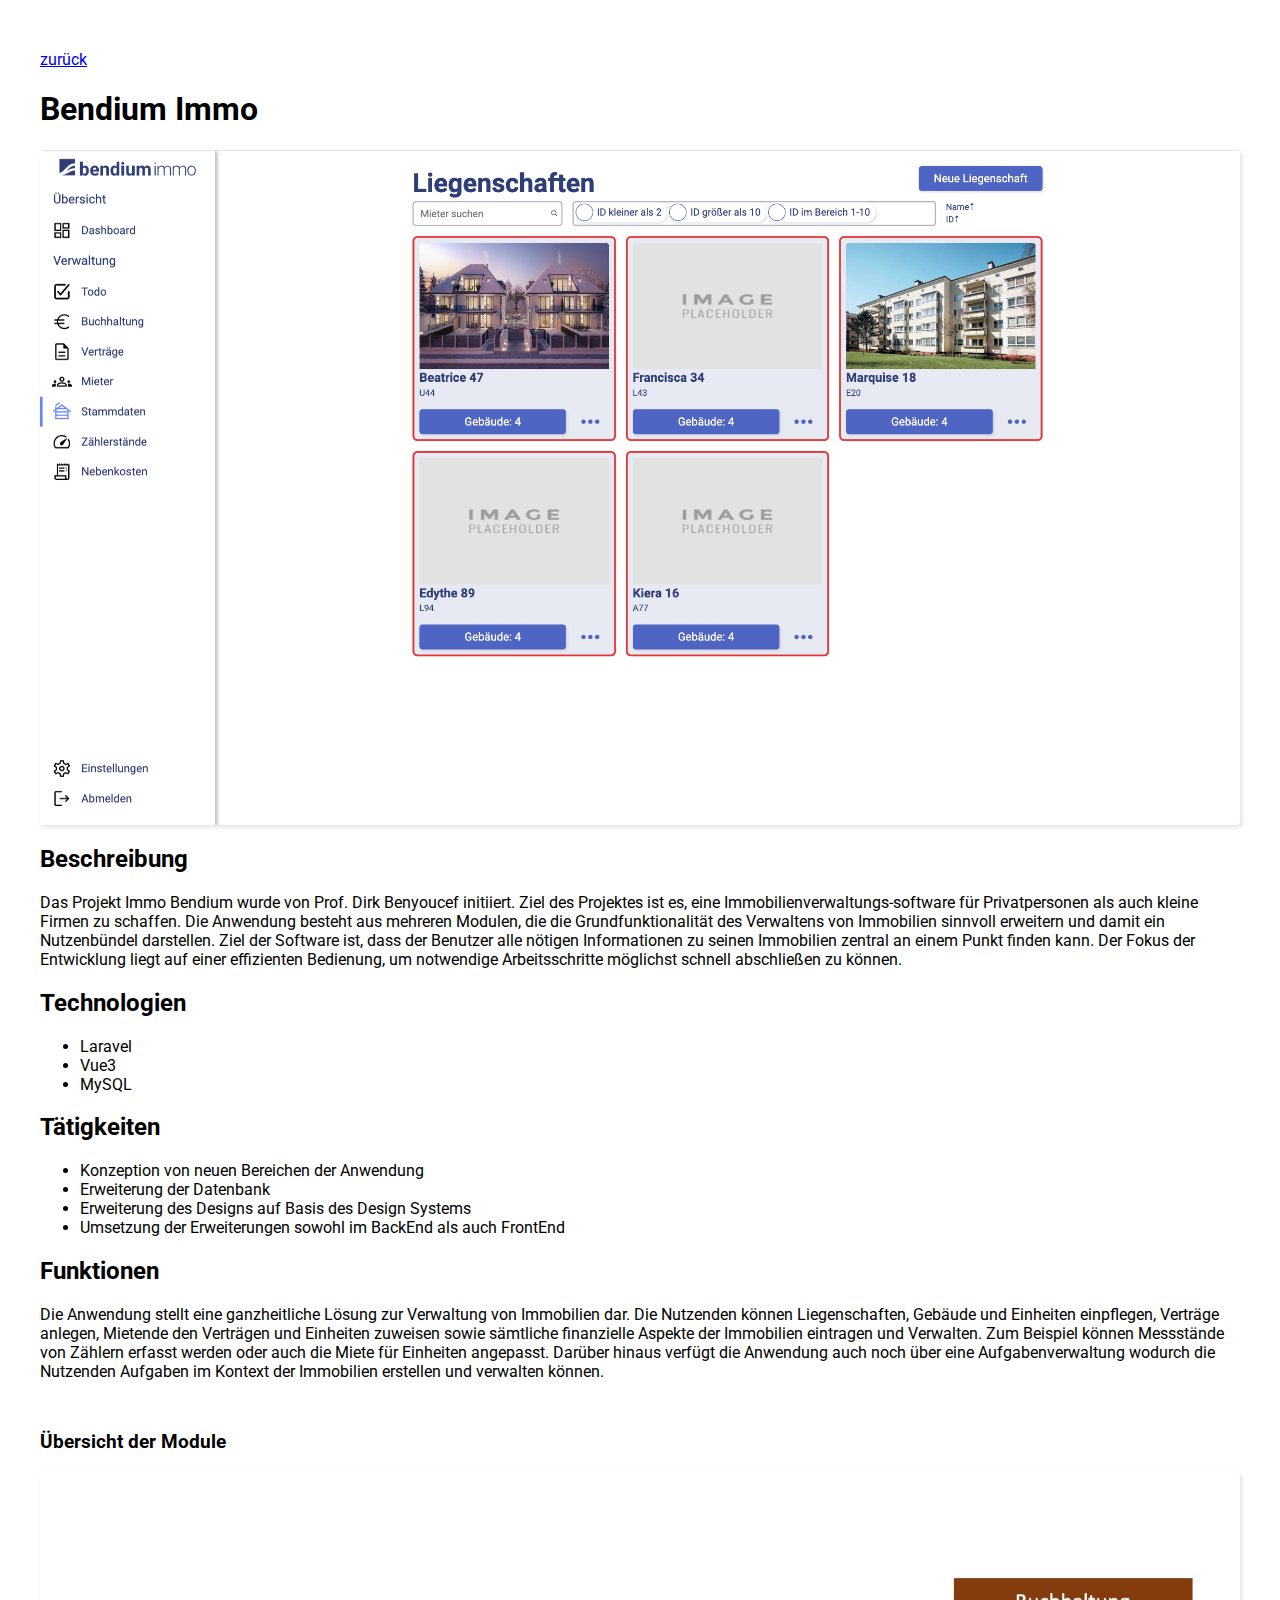
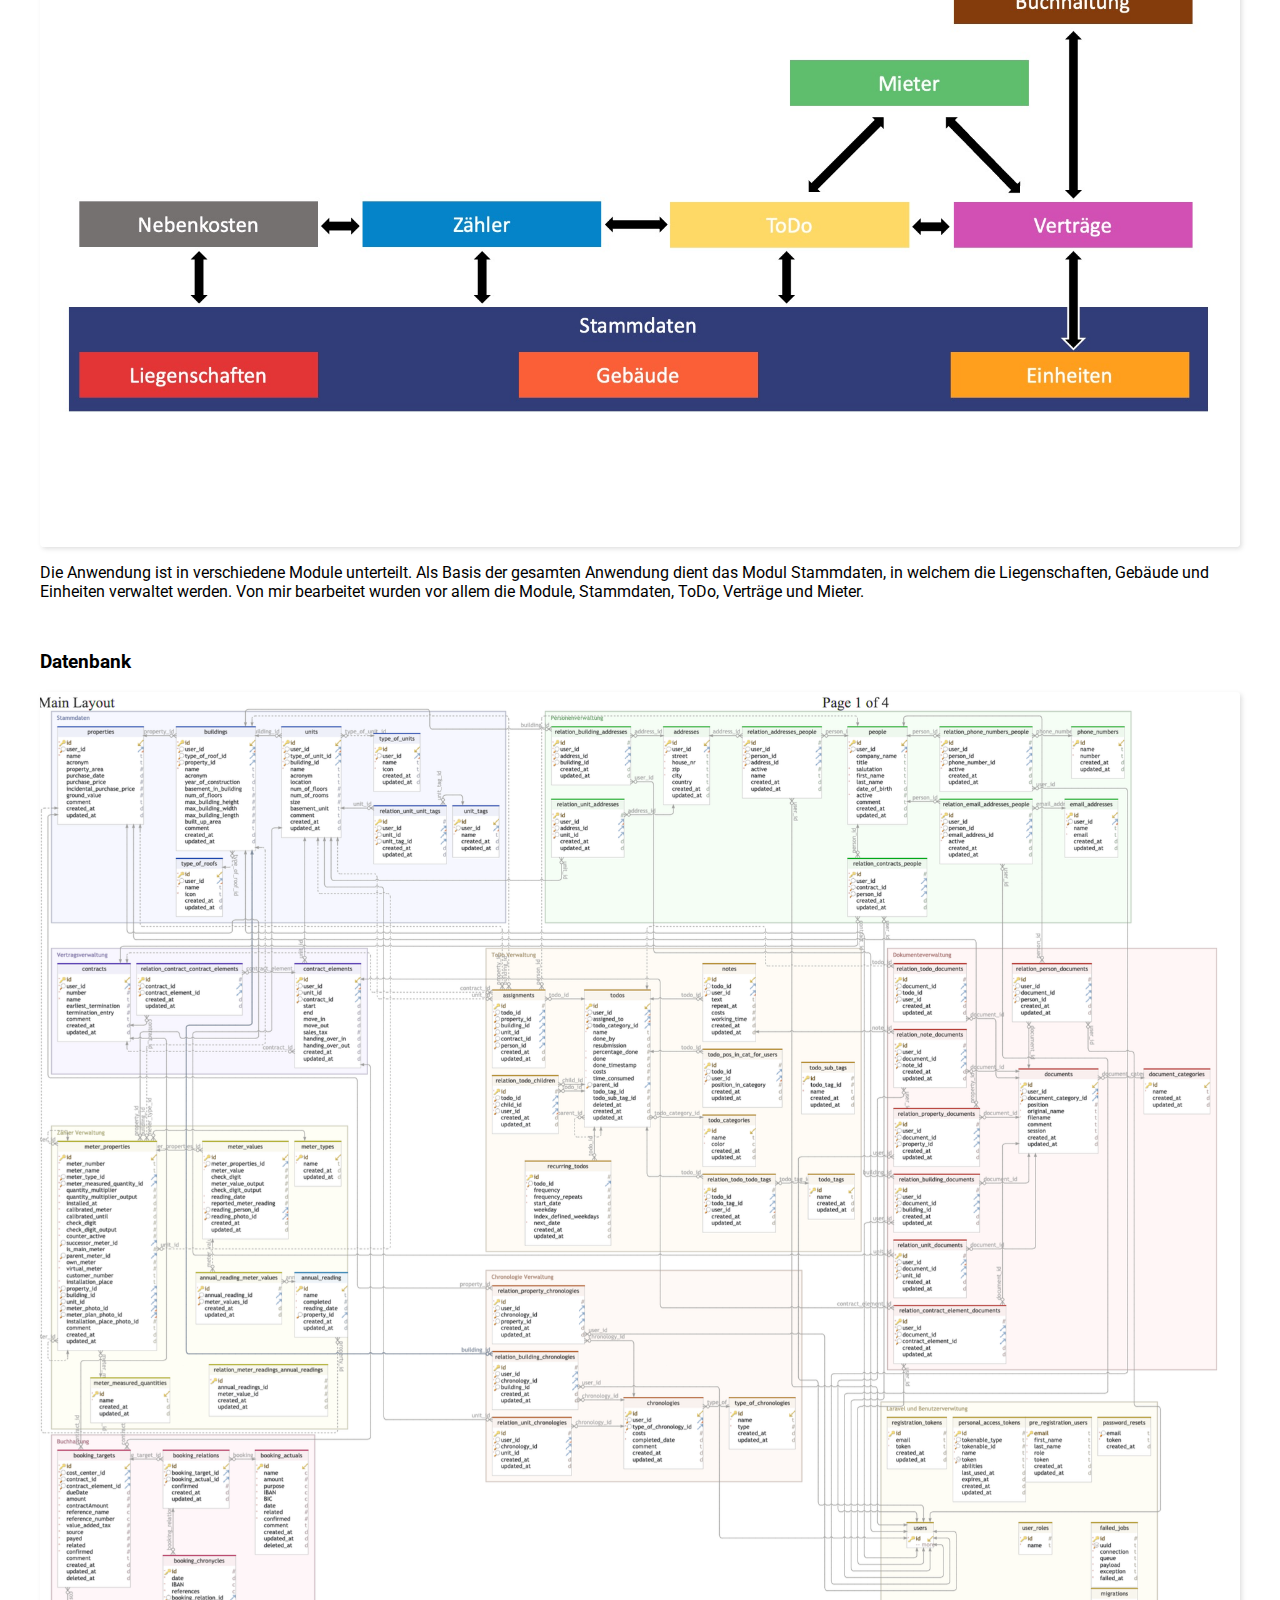
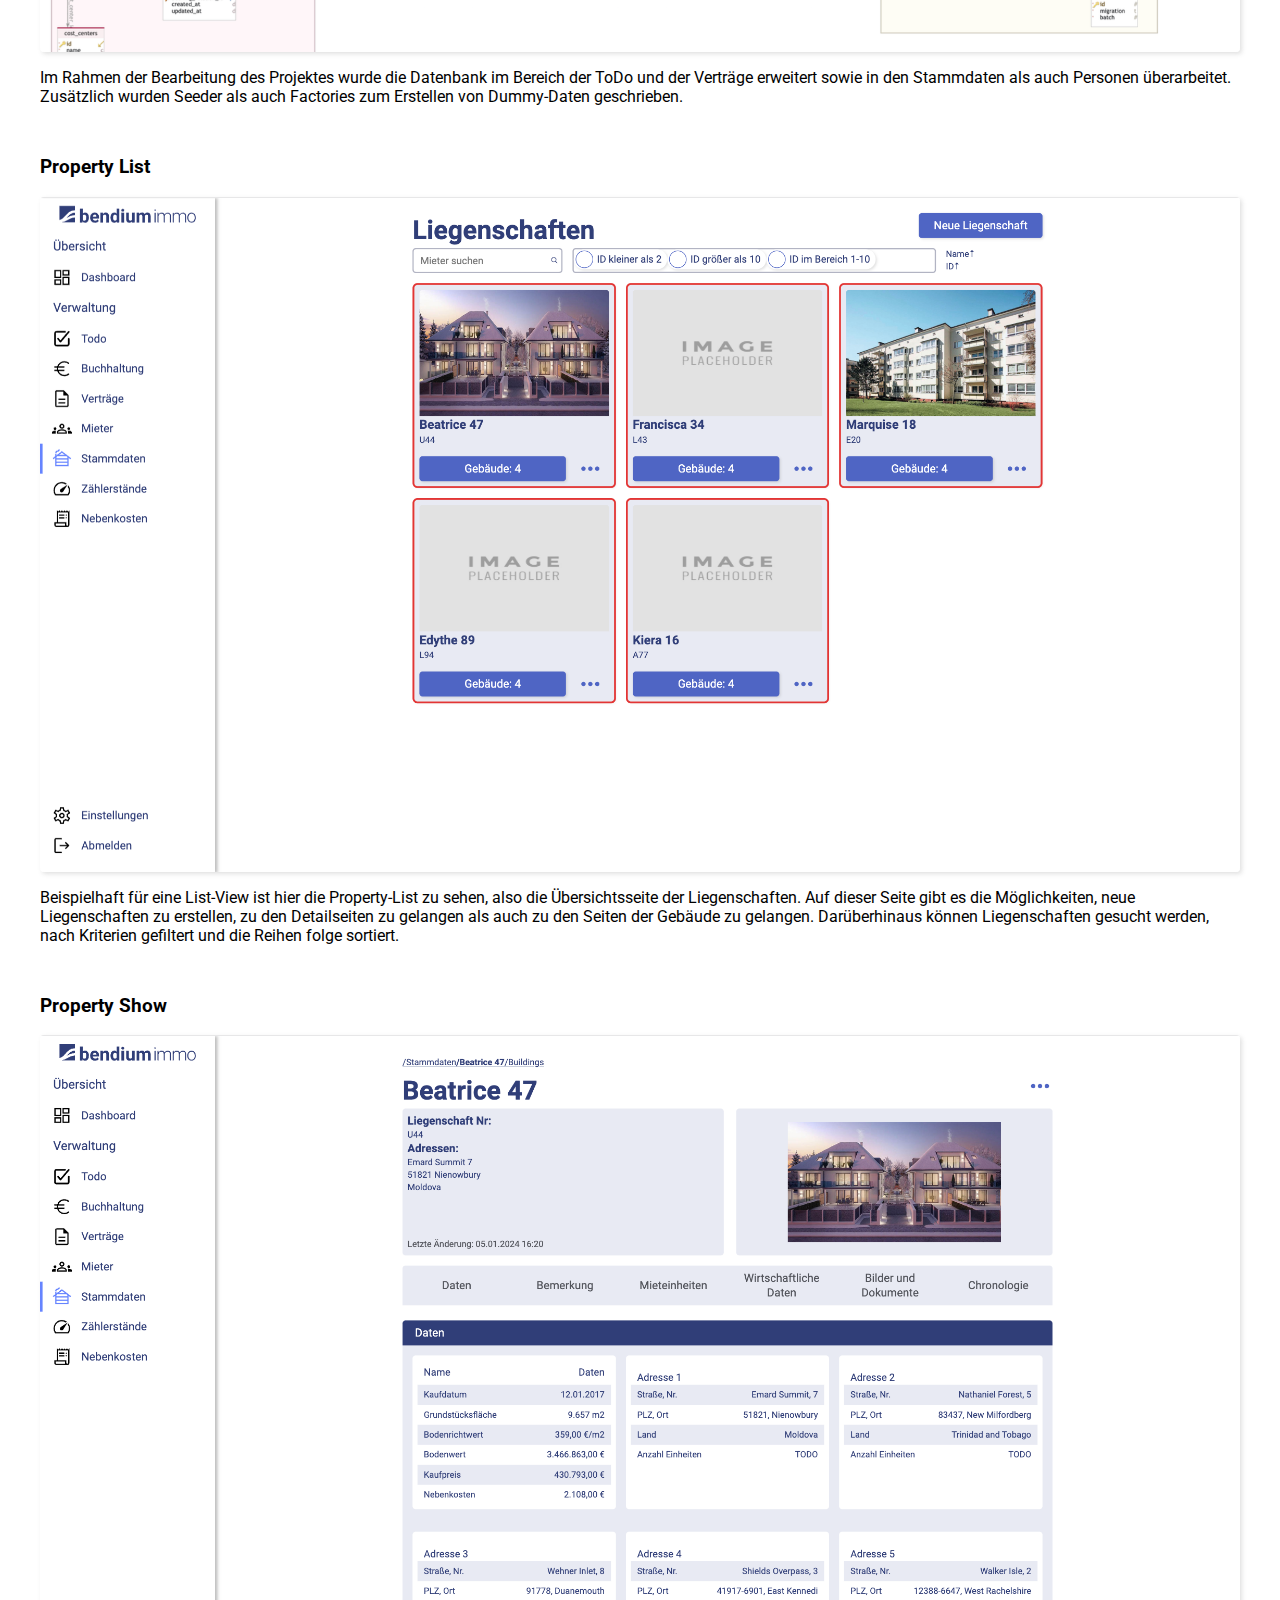
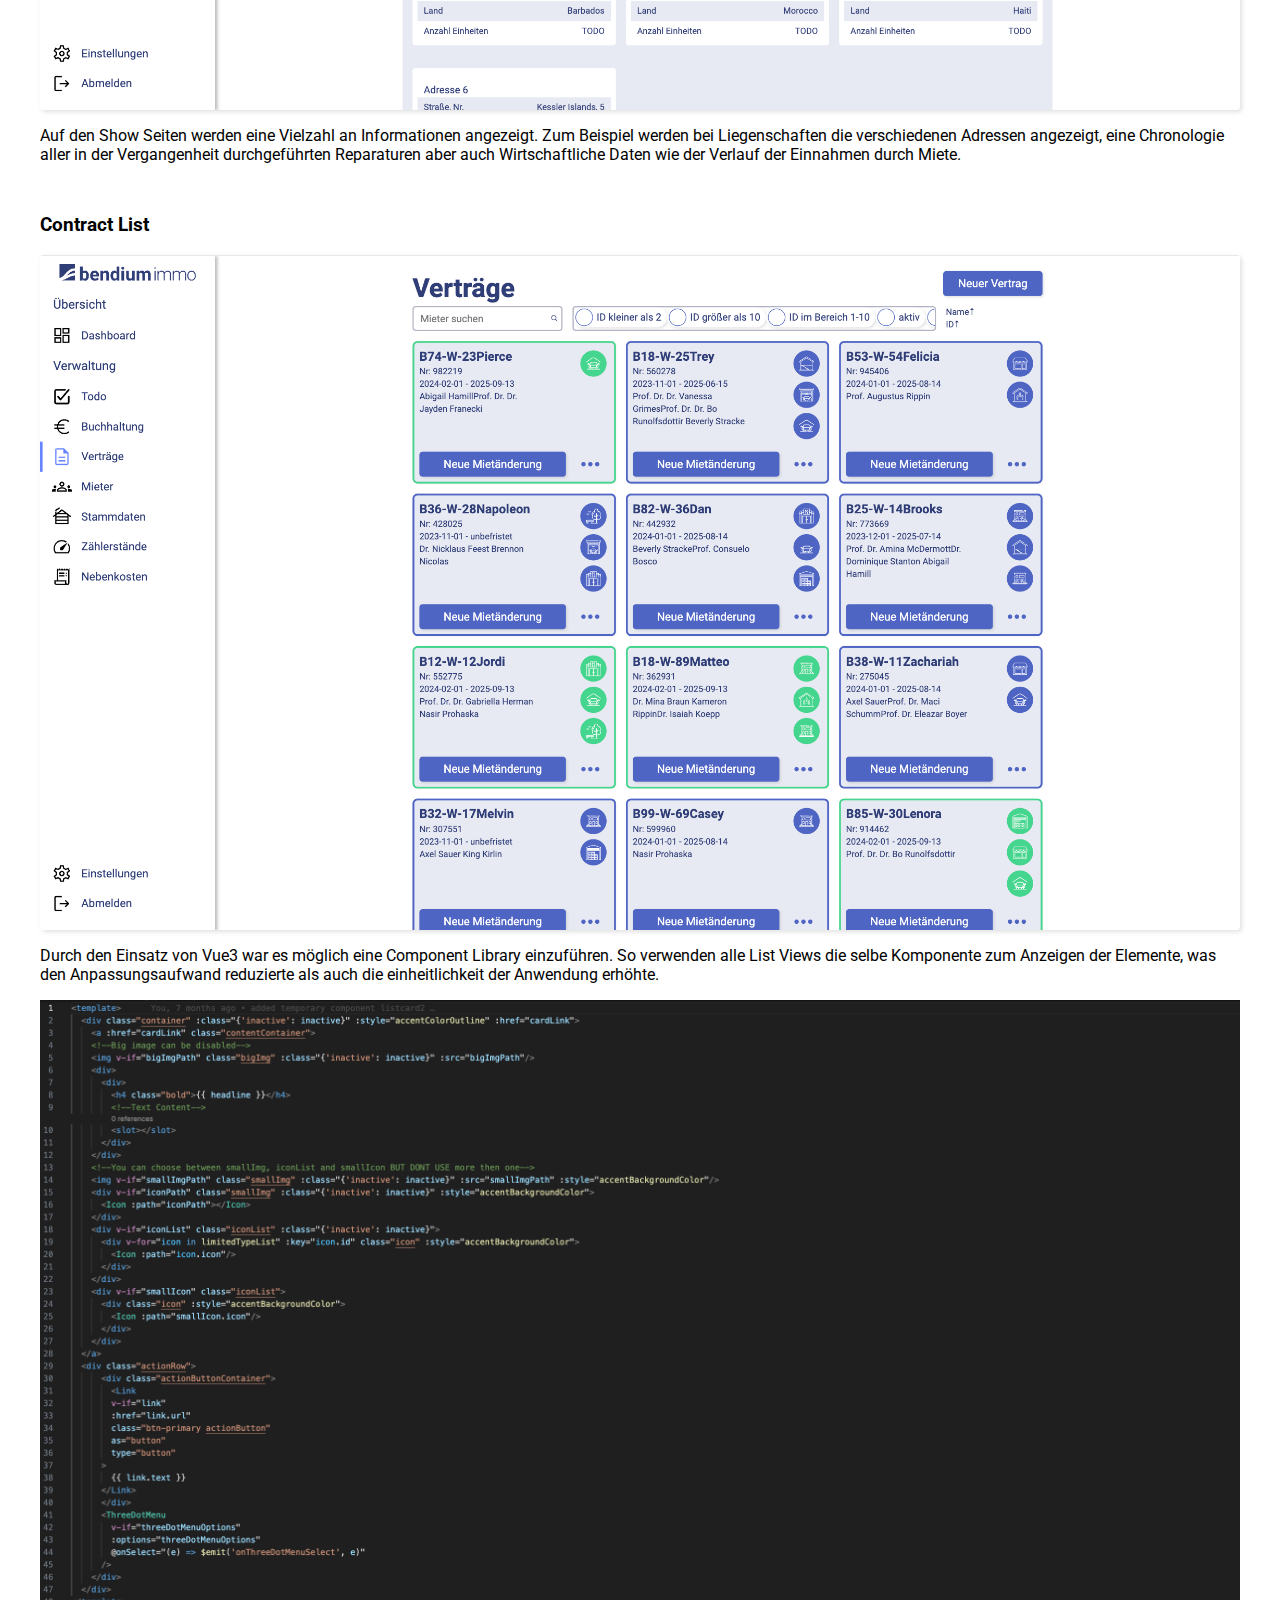
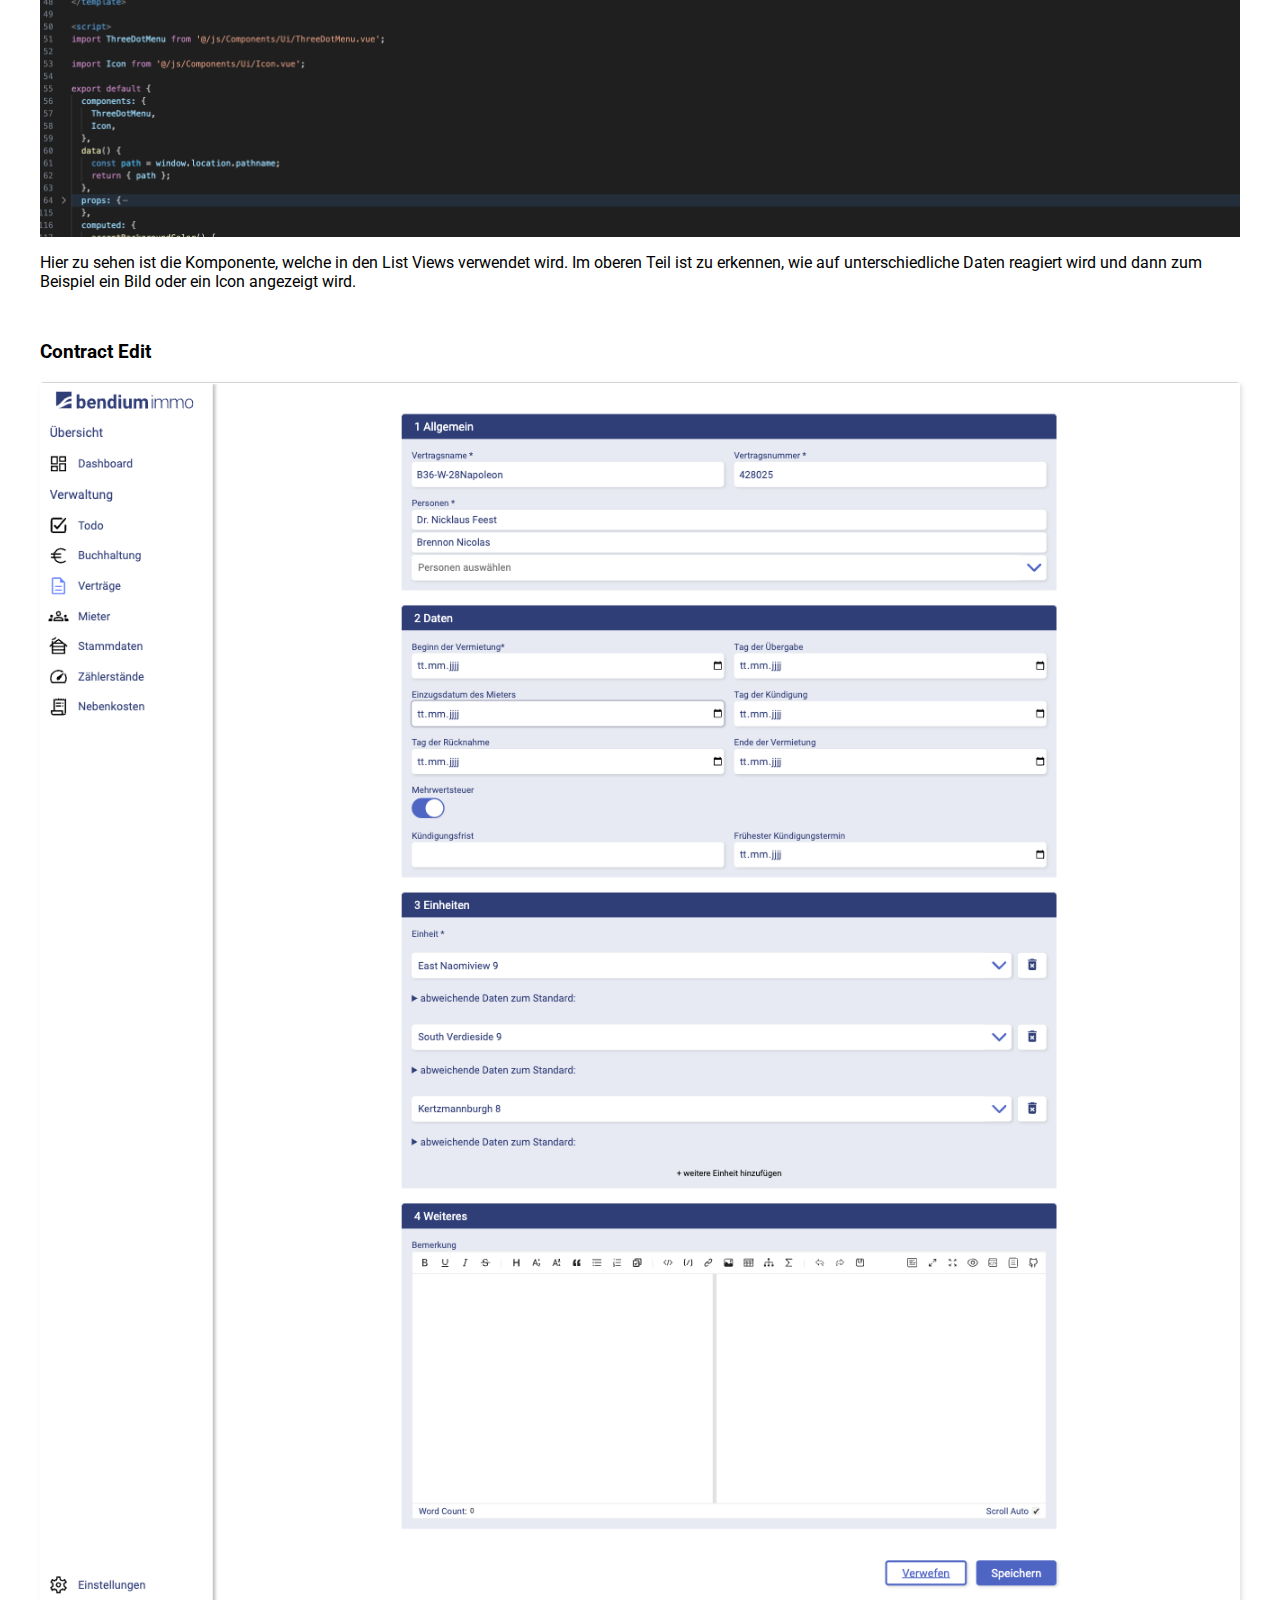
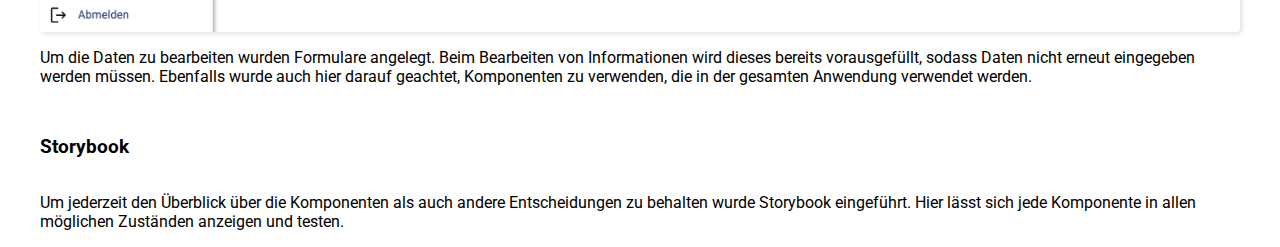
==== BendiumImmo/index.html @ fe12bdcb "added Image, texts and styles" ====
<header>
    <link rel="stylesheet" href="styles.css">
    <link rel="preconnect" href="https://fonts.googleapis.com">
    <link rel="preconnect" href="https://fonts.gstatic.com" crossorigin>
    <link href="https://fonts.googleapis.com/css2?family=Roboto&display=swap" rel="stylesheet">
</header>
<body> 
    <a href="../index.html">zurück</a>
    <h1>Bendium Immo</h1>

    <img src="/src/Bendium-PropertyList.png" alt="Übersicht der Anwendung Bendium Immo" class="dropShadow">
    <h2>Beschreibung</h2>
    <p>
        Das Projekt Immo Bendium wurde von Prof. Dirk Benyoucef initiiert. Ziel des Projektes ist es, eine Immobilienverwaltungs-software für Privatpersonen als auch kleine Firmen zu schaffen.
        Die Anwendung besteht aus mehreren Modulen, die die Grundfunktionalität des Verwaltens von Immobilien sinnvoll erweitern und damit ein Nutzenbündel darstellen.
        Ziel der Software ist, dass der Benutzer alle nötigen Informationen zu seinen Immobilien zentral an einem Punkt finden kann. Der Fokus der Entwicklung liegt auf einer effizienten Bedienung,
        um notwendige Arbeitsschritte möglichst schnell abschließen zu können.
    </p>

    <h2>Technologien</h2>
    <ul>
        <li>Laravel</li>
        <li>Vue3</li>
        <li>MySQL</li>
    </ul>

    <h2>Tätigkeiten</h2>
    <ul>
        <li>Konzeption von neuen Bereichen der Anwendung</li>
        <li>Erweiterung der Datenbank</li>
        <li>Erweiterung des Designs auf Basis des Design Systems</li>
        <li>Umsetzung der Erweiterungen sowohl im BackEnd als auch FrontEnd</li>
    </ul>

    <h2>Funktionen</h2>
    <p>
        Die Anwendung stellt eine ganzheitliche Lösung zur Verwaltung von Immobilien dar. Die Nutzenden können Liegenschaften,
        Gebäude und Einheiten einpflegen, Verträge anlegen, Mietende den Verträgen und Einheiten zuweisen sowie sämtliche finanzielle
        Aspekte der Immobilien eintragen und Verwalten. Zum Beispiel können Messstände von Zählern erfasst werden oder auch die Miete für
        Einheiten angepasst. Darüber hinaus verfügt die Anwendung auch noch über eine Aufgabenverwaltung wodurch die Nutzenden Aufgaben 
        im Kontext der Immobilien erstellen und verwalten können.
    </p>

    <h3>Übersicht der Module</h3>
    <img src="/src/Bendium-Uebersicht.jpg" alt="Übersicht der Module von Bendium Immo" class="dropShadow">
    <p>
        Die Anwendung ist in verschiedene Module unterteilt. Als Basis der gesamten Anwendung dient das Modul Stammdaten, in welchem die 
        Liegenschaften, Gebäude und Einheiten verwaltet werden. Von mir bearbeitet wurden vor allem die Module, Stammdaten, ToDo, Verträge und Mieter.
    </p>

    <h3>Datenbank</h3>
    <img src="/src/Bendium-DB.png" alt="Bild der Bendium Immo Datenbank" class="dropShadow">
    <p>
        Im Rahmen der Bearbeitung des Projektes wurde die Datenbank im Bereich der ToDo und der Verträge erweitert sowie in den Stammdaten als auch Personen überarbeitet.
        Zusätzlich wurden Seeder als auch Factories zum Erstellen von Dummy-Daten geschrieben.
    </p>


    <h3>Property List</h3>
    <img class="dropShadow" src="/src/Bendium-PropertyList.png" alt="Bild der Bendium Immo Property List Seite">
    <p>
        Beispielhaft für eine List-View ist hier die Property-List zu sehen, also die Übersichtsseite der Liegenschaften.
        Auf dieser Seite gibt es die Möglichkeiten, neue Liegenschaften zu erstellen, zu den Detailseiten zu gelangen als auch zu den Seiten der Gebäude zu gelangen.
        Darüberhinaus können Liegenschaften gesucht werden, nach Kriterien gefiltert und die Reihen folge sortiert.
    </p>

    <h3>Property Show</h3>
    <img class="dropShadow" src="/src/Bendium-PropertyShow.png" alt="Bild der Bendium Immo Property Show Seite">
    <p>
        Auf den Show Seiten werden eine Vielzahl an Informationen angezeigt. Zum Beispiel werden bei Liegenschaften die verschiedenen Adressen angezeigt,
        eine Chronologie aller in der Vergangenheit durchgeführten Reparaturen aber auch Wirtschaftliche Daten wie der Verlauf der Einnahmen durch Miete.
    </p>

    <h3>Contract List</h3>
    <img class="dropShadow" src="/src/Bendium-ContractList.png" alt="Bild der Bendium Immo Contract List Seite">
    <p>
        Durch den Einsatz von Vue3 war es möglich eine Component Library einzuführen. So verwenden alle List Views die selbe Komponente zum Anzeigen der Elemente, 
        was den Anpassungsaufwand reduzierte als auch die einheitlichkeit der Anwendung erhöhte.
    </p>

    <img src="/src/Bendium-ListCard.png" alt="">
    <p>
        Hier zu sehen ist die Komponente, welche in den List Views verwendet wird. Im oberen Teil ist zu erkennen, wie auf unterschiedliche Daten reagiert wird und dann
        zum Beispiel ein Bild oder ein Icon angezeigt wird.
    </p>
    

    <h3>Contract Edit</h3>
    <img src="/src/Bendium-ContractEdit.png" alt="Bild der Bendium Immo Vertrags Edit Seite" class="dropShadow">
    <p>
        Um die Daten zu bearbeiten wurden Formulare angelegt. Beim Bearbeiten von Informationen wird dieses bereits vorausgefüllt, sodass Daten nicht erneut eingegeben werden müssen.
        Ebenfalls wurde auch hier darauf geachtet, Komponenten zu verwenden, die in der gesamten Anwendung verwendet werden.
    </p>

    <h3>Storybook</h3>
    <img src="" alt="">
    <p>
        Um jederzeit den Überblick über die Komponenten als auch andere Entscheidungen zu behalten wurde Storybook eingeführt.
        Hier lässt sich jede Komponente in allen möglichen Zuständen anzeigen und testen.
    </p>
</body>
---- BendiumImmo/styles.css ----
* {
    box-sizing: border-box;
    font-family: 'Roboto', sans-serif;
}
body {
    padding-top: 50px;
    max-width: 1200px;
    width: 100%;
    margin: 0 auto
}

h3 {
    margin-top: 50px;
}

img {
    max-width: 1200px;
}

.dropShadow {
    box-shadow: 2px 2px 4px rgba(137, 137, 137, 0.25);
    border-radius: 4px;
}
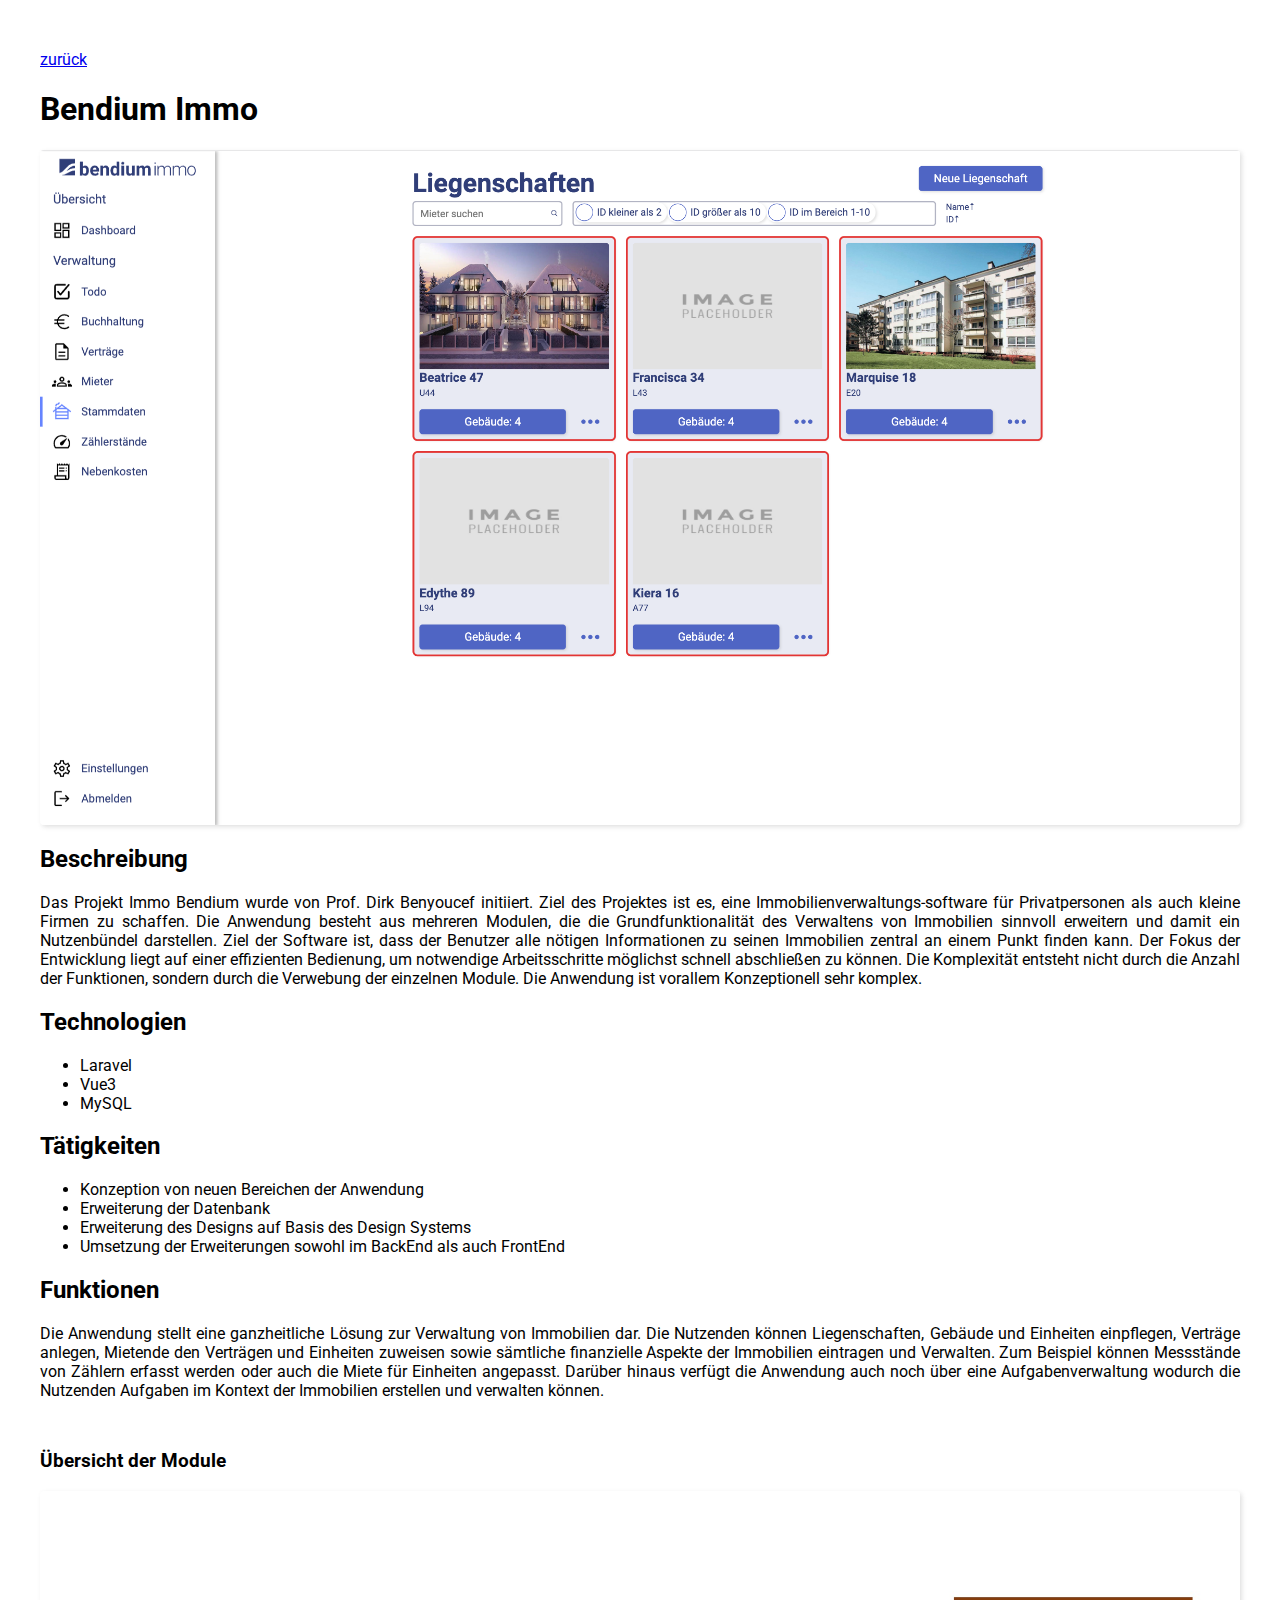
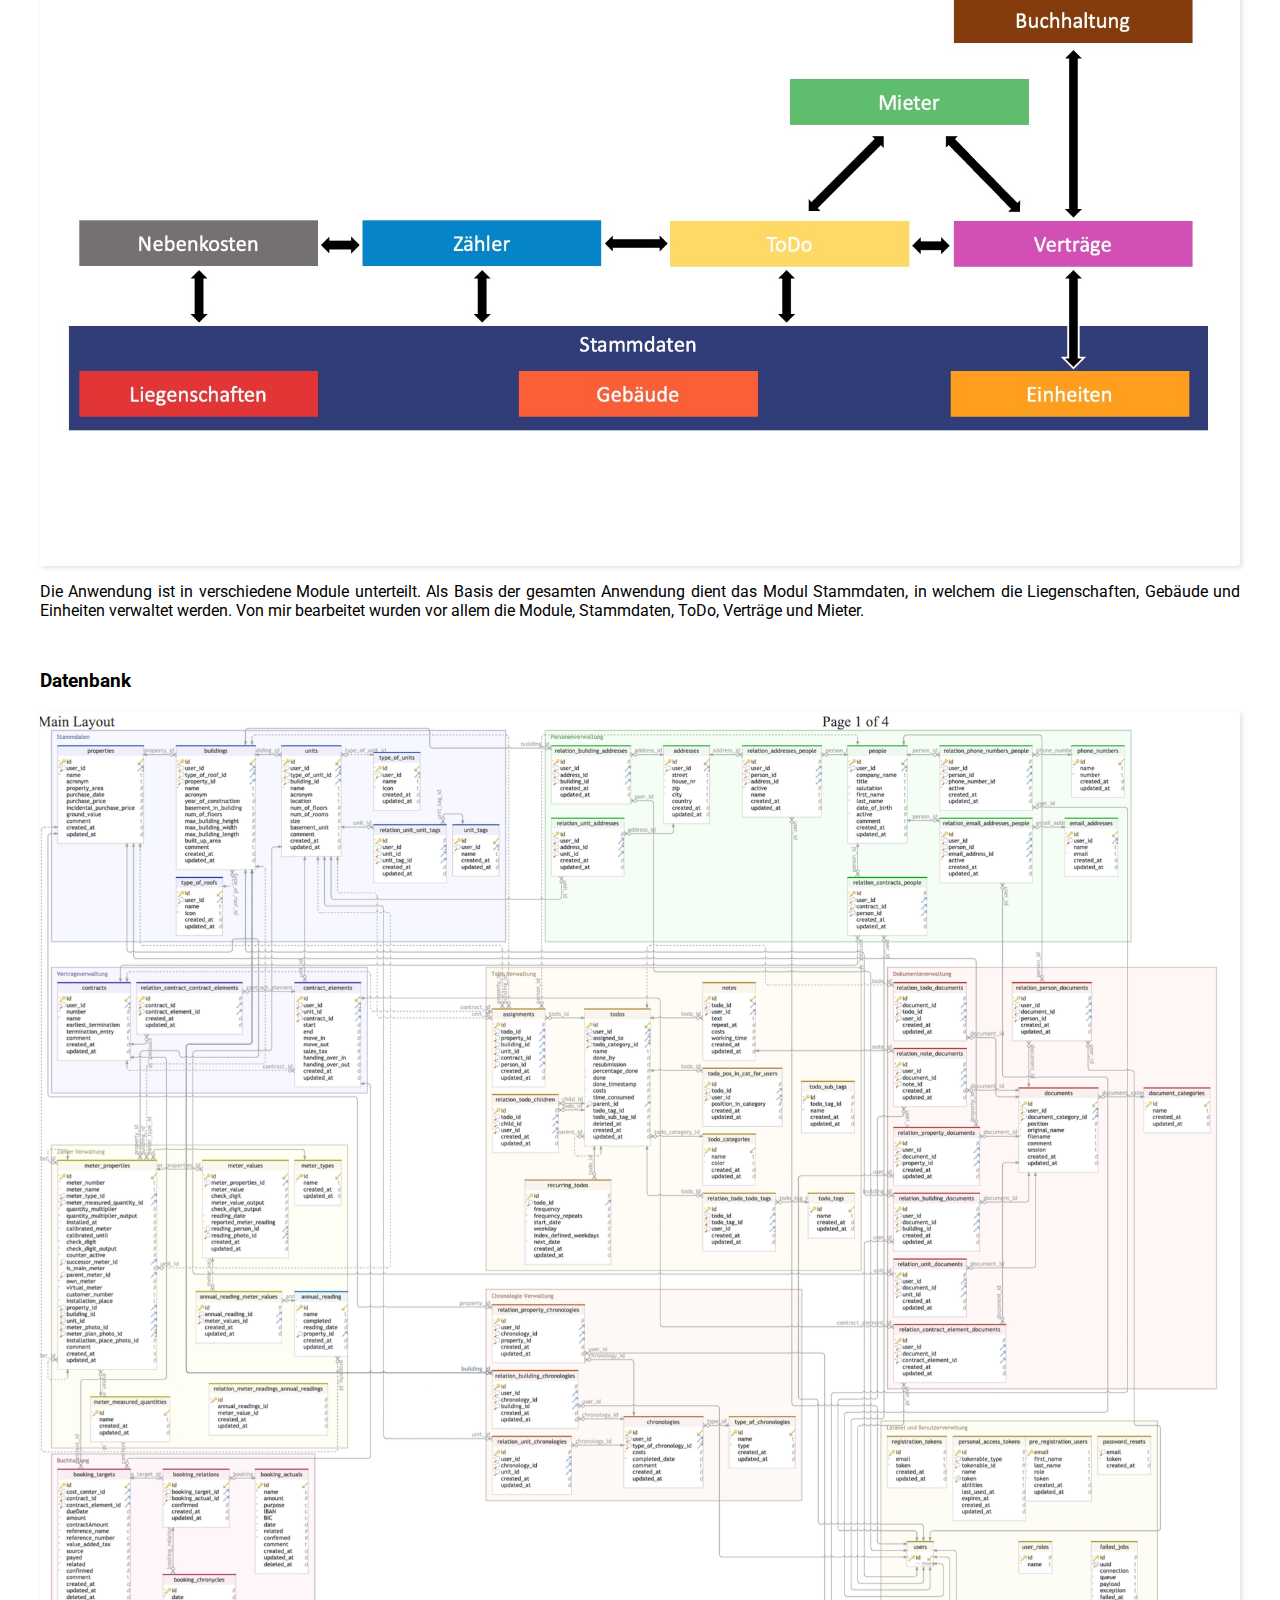
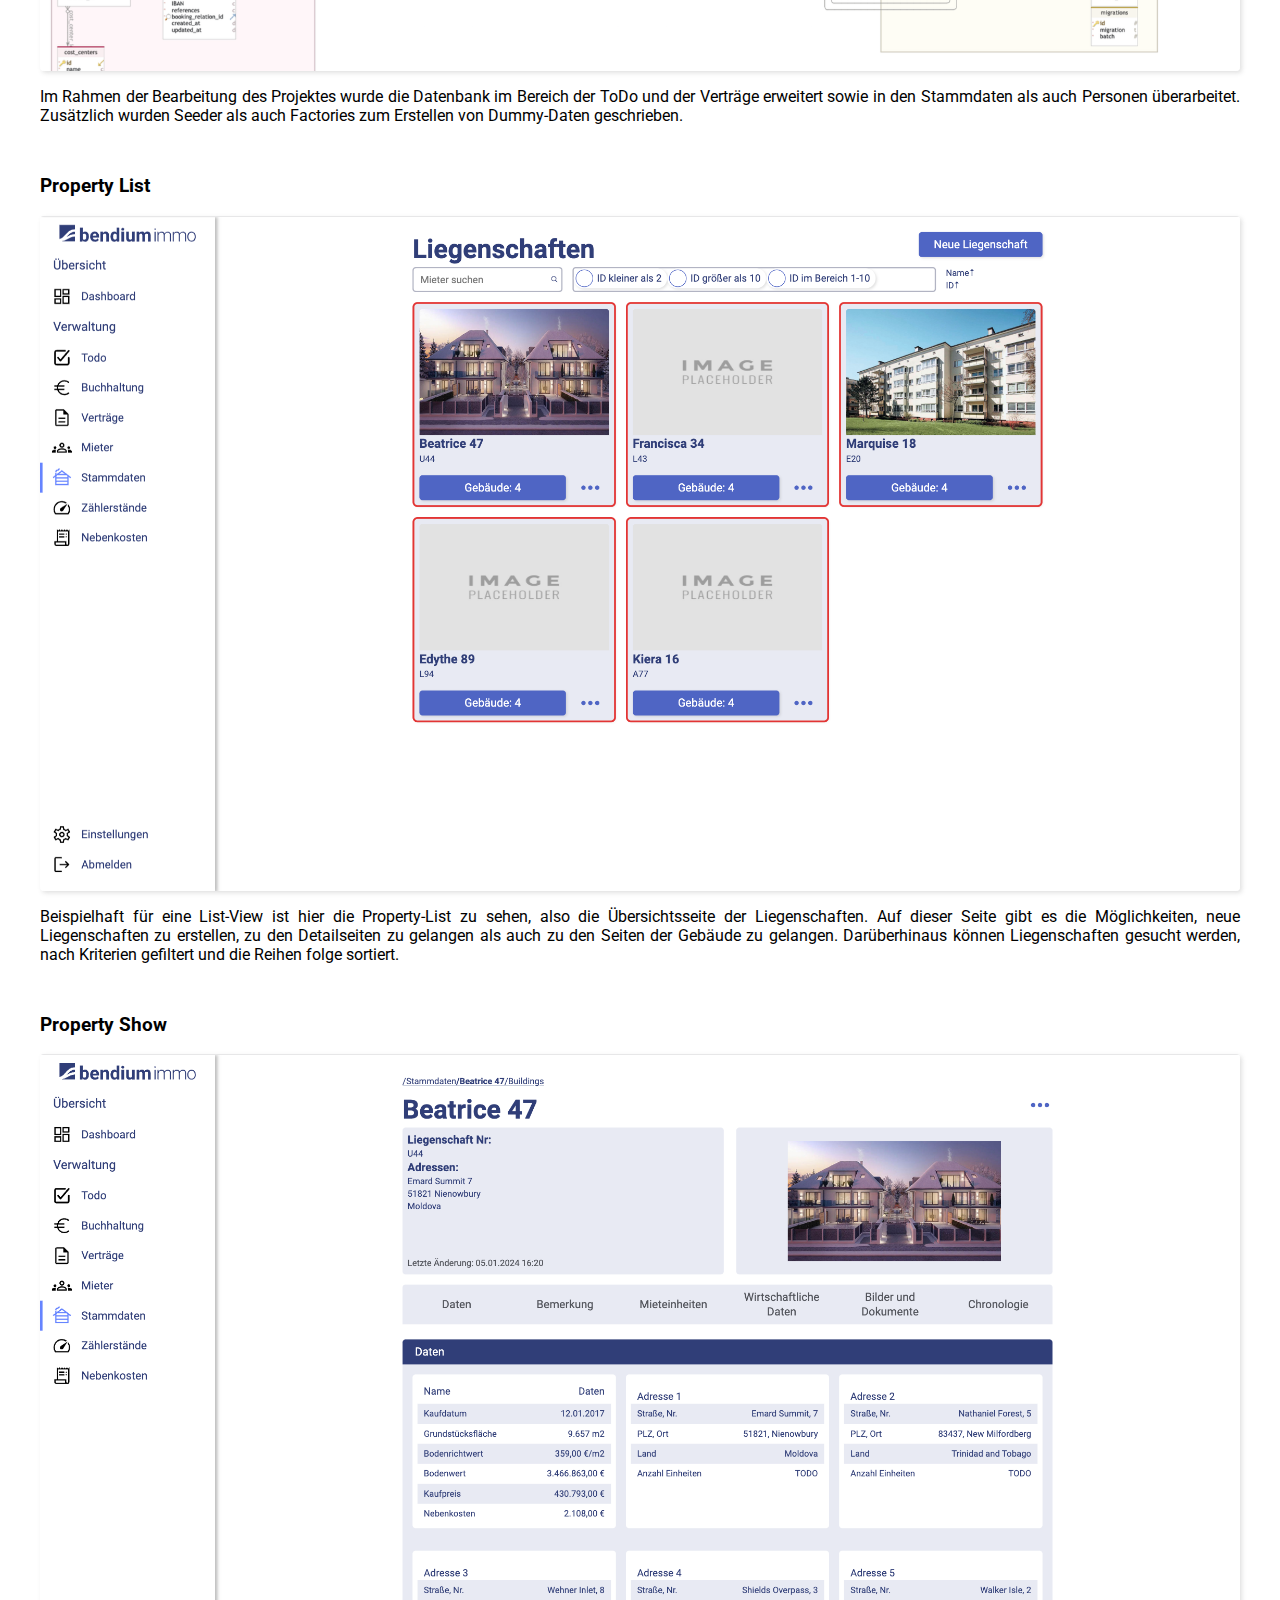
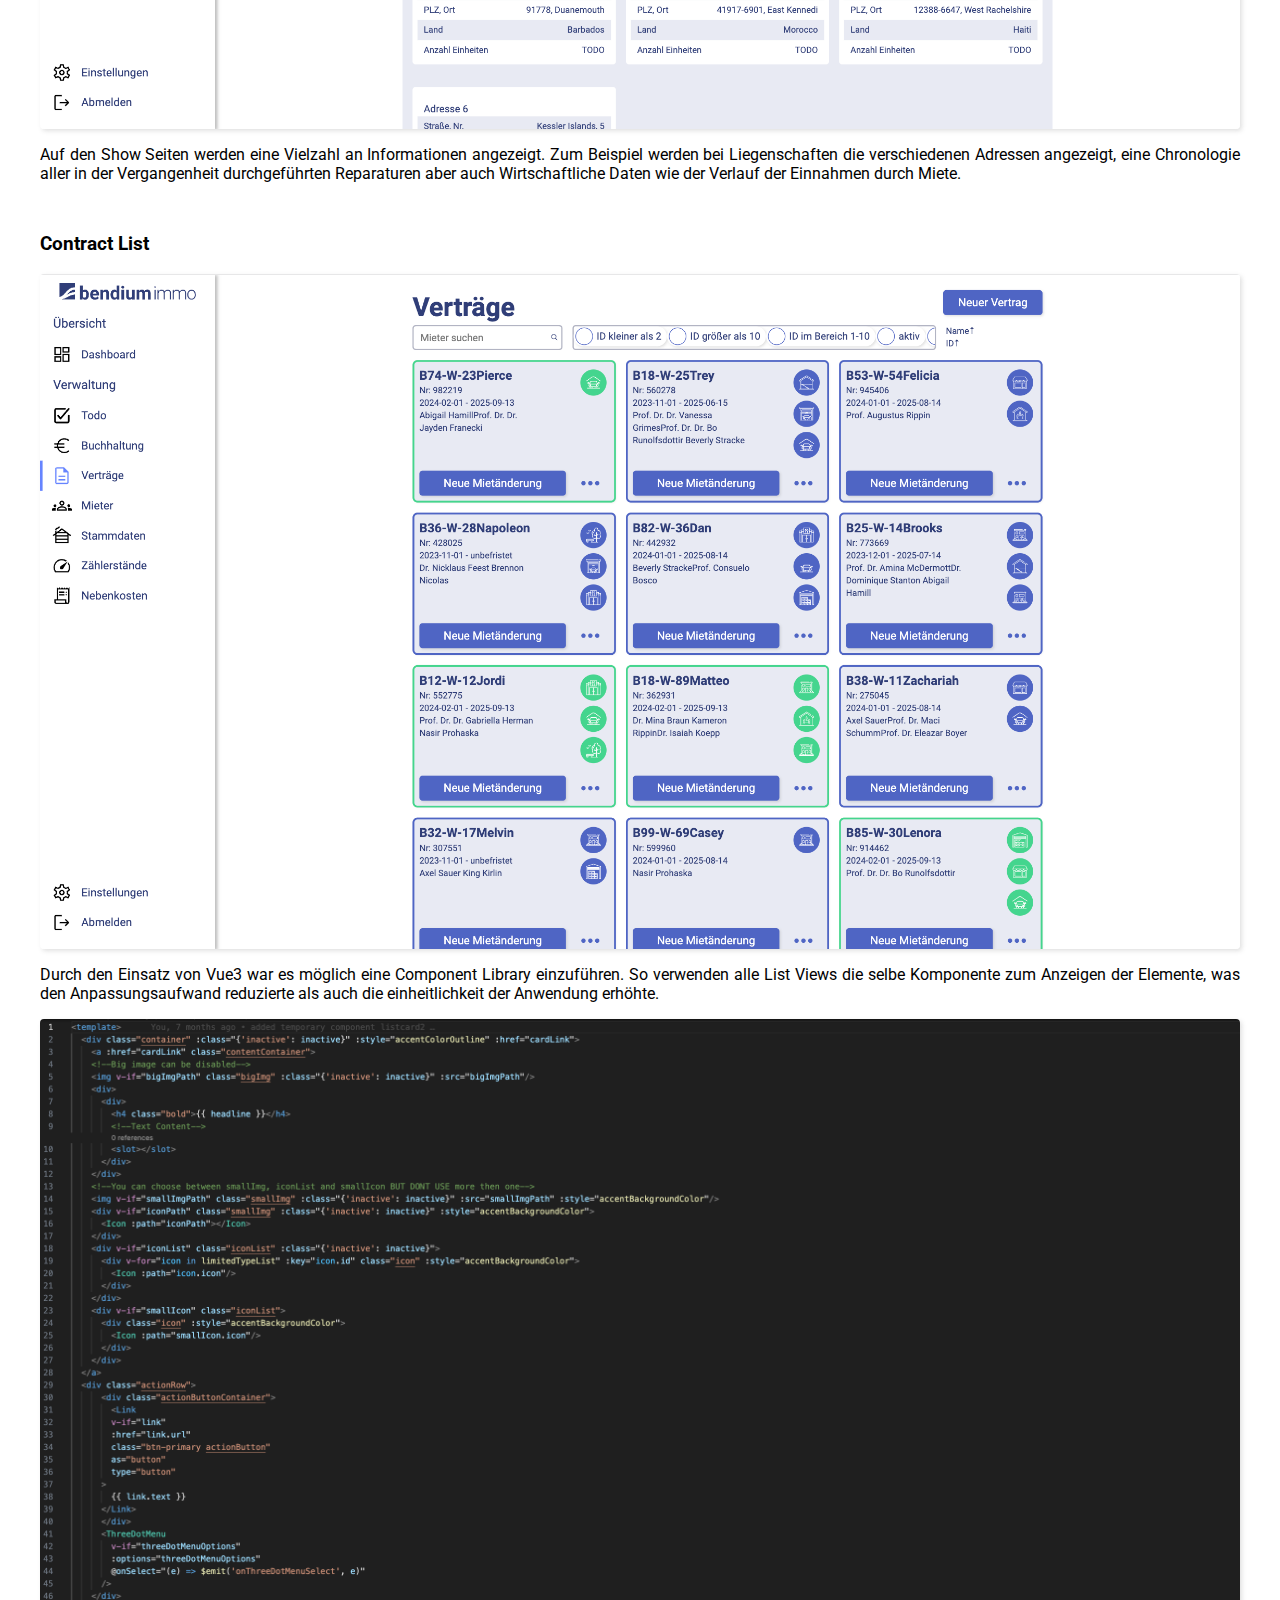
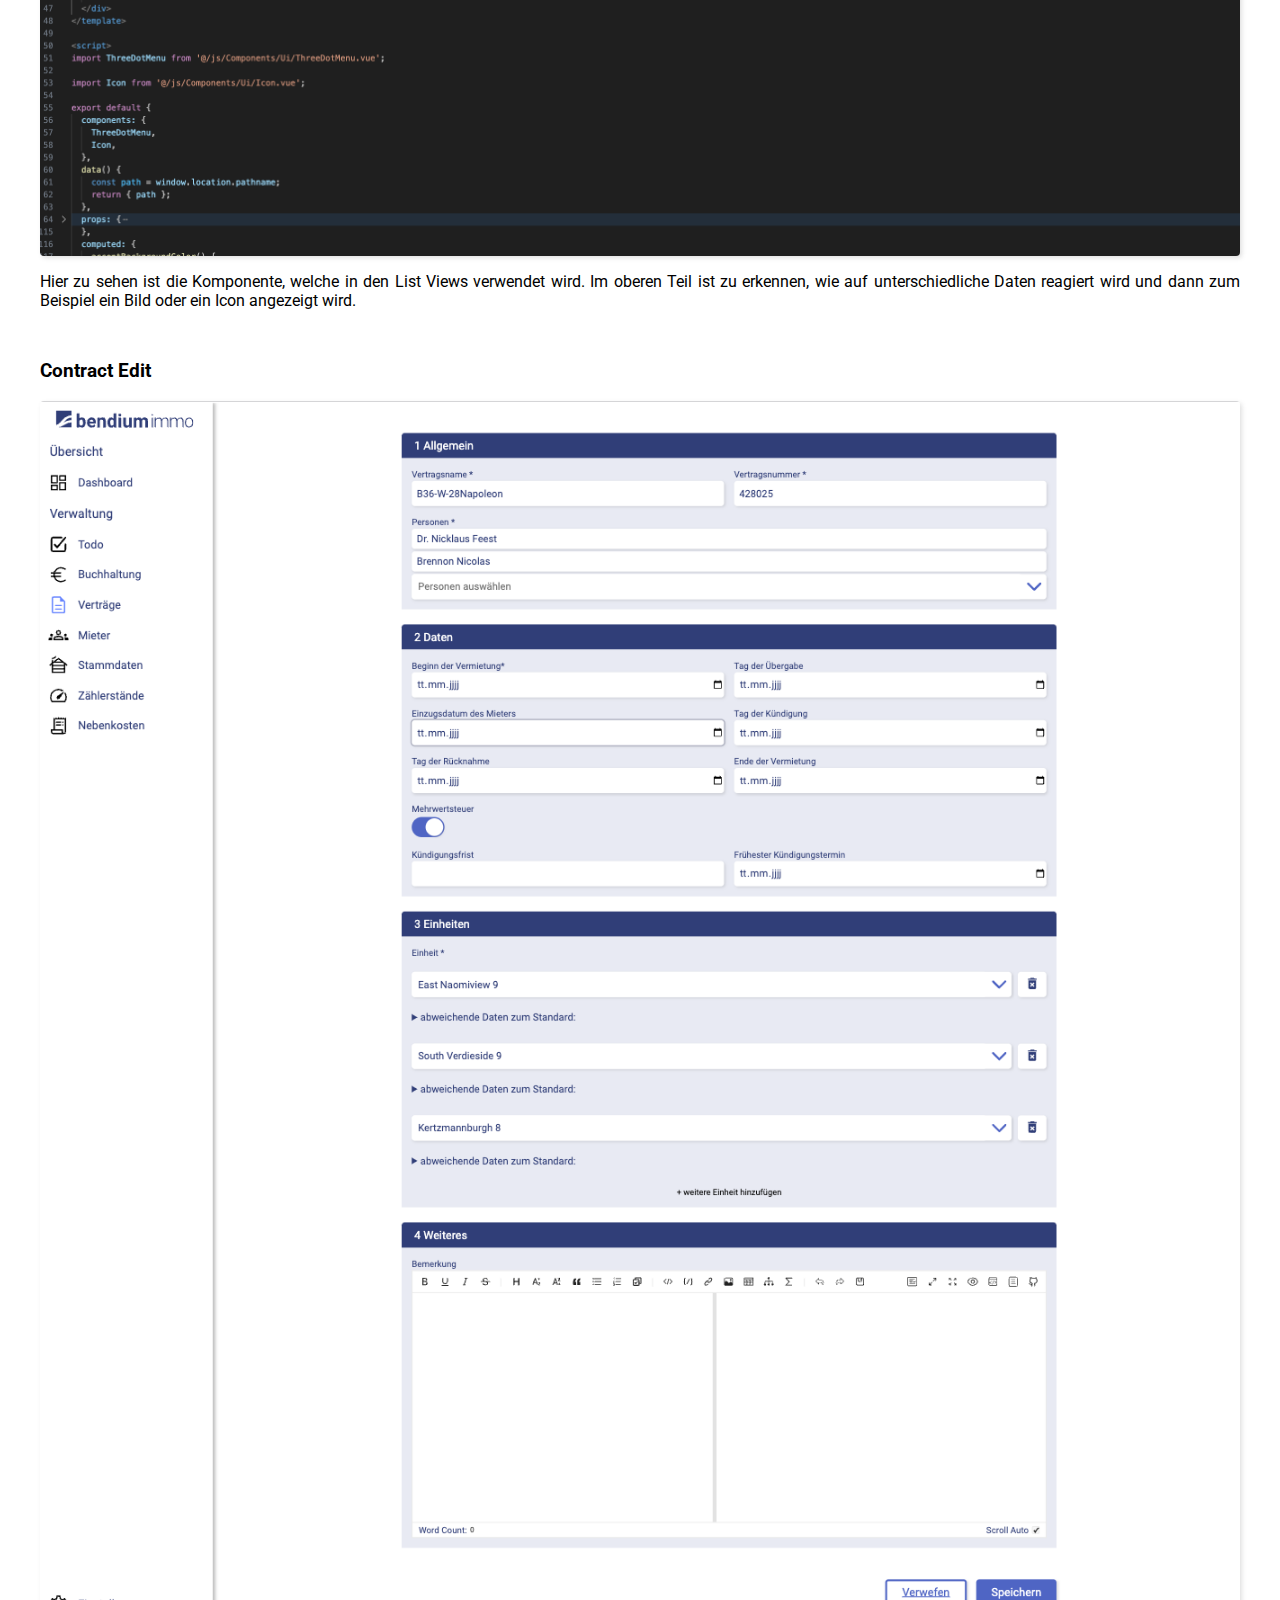
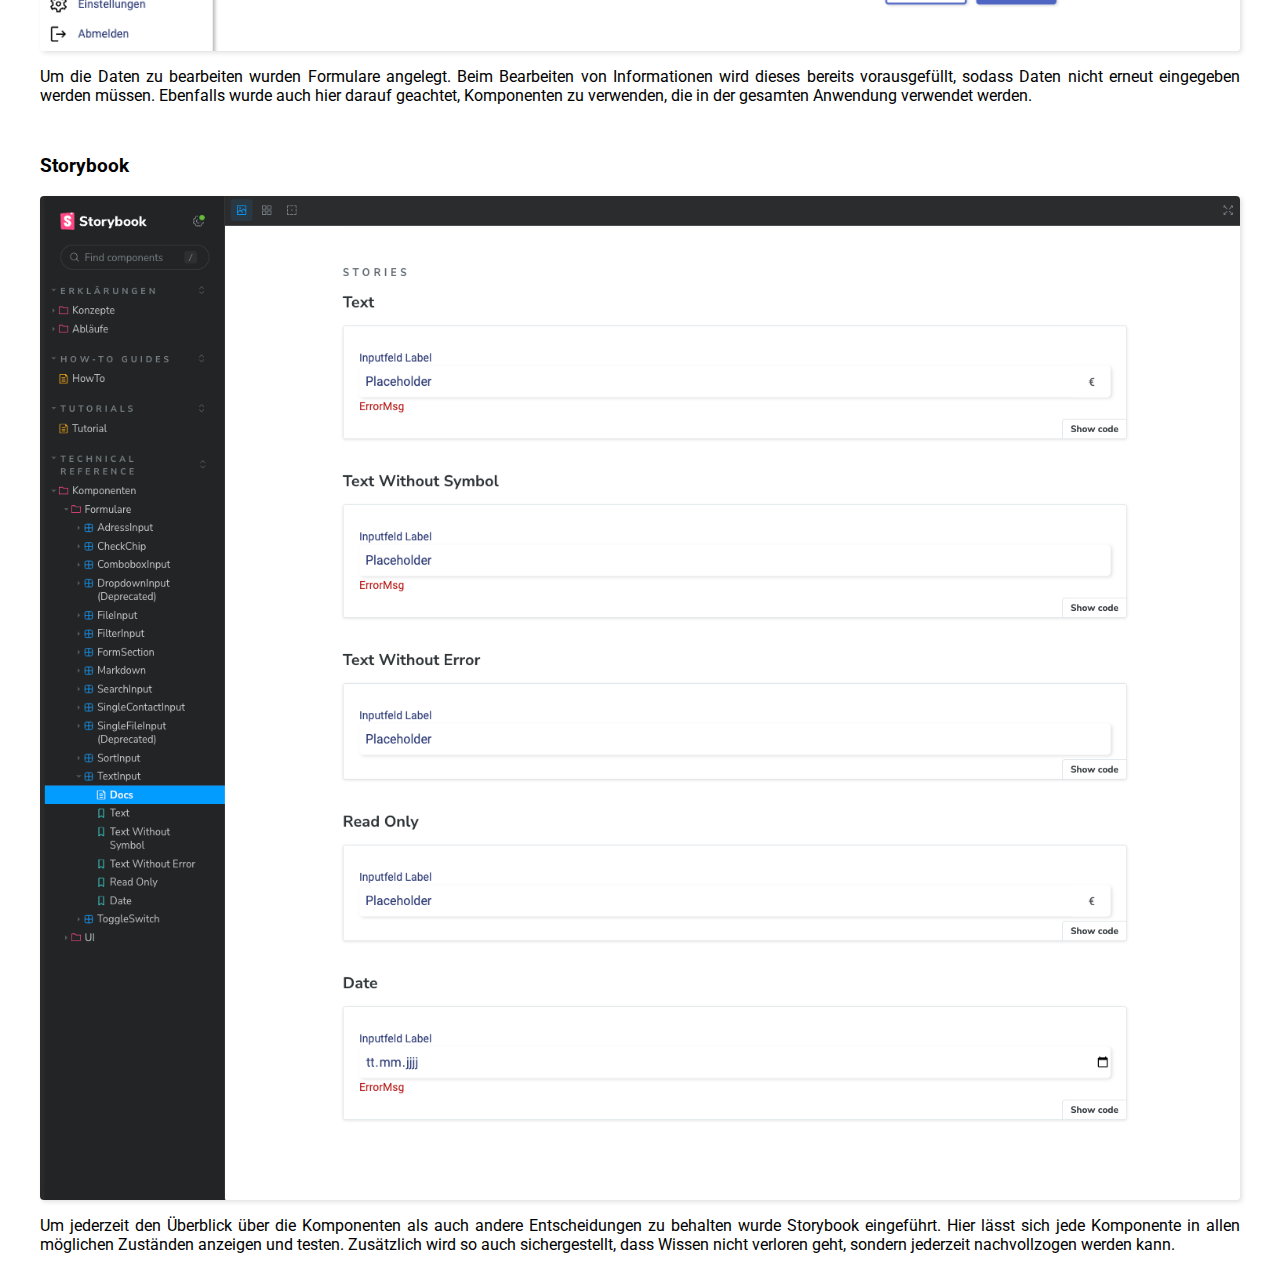
==== commit 874d4aa5: "style, images and text" ====
--- a/BendiumImmo/index.html
+++ b/BendiumImmo/index.html
@@ -1,20 +1,27 @@
+<html lang="de">
 <header>
     <link rel="stylesheet" href="styles.css">
     <link rel="preconnect" href="https://fonts.googleapis.com">
     <link rel="preconnect" href="https://fonts.gstatic.com" crossorigin>
     <link href="https://fonts.googleapis.com/css2?family=Roboto&display=swap" rel="stylesheet">
 </header>
-<body> 
+
+<body>
     <a href="../index.html">zurück</a>
     <h1>Bendium Immo</h1>
 
     <img src="/src/Bendium-PropertyList.png" alt="Übersicht der Anwendung Bendium Immo" class="dropShadow">
     <h2>Beschreibung</h2>
     <p>
-        Das Projekt Immo Bendium wurde von Prof. Dirk Benyoucef initiiert. Ziel des Projektes ist es, eine Immobilienverwaltungs-software für Privatpersonen als auch kleine Firmen zu schaffen.
-        Die Anwendung besteht aus mehreren Modulen, die die Grundfunktionalität des Verwaltens von Immobilien sinnvoll erweitern und damit ein Nutzenbündel darstellen.
-        Ziel der Software ist, dass der Benutzer alle nötigen Informationen zu seinen Immobilien zentral an einem Punkt finden kann. Der Fokus der Entwicklung liegt auf einer effizienten Bedienung,
+        Das Projekt Immo Bendium wurde von Prof. Dirk Benyoucef initiiert. Ziel des Projektes ist es, eine
+        Immobilienverwaltungs-software für Privatpersonen als auch kleine Firmen zu schaffen.
+        Die Anwendung besteht aus mehreren Modulen, die die Grundfunktionalität des Verwaltens von Immobilien sinnvoll
+        erweitern und damit ein Nutzenbündel darstellen.
+        Ziel der Software ist, dass der Benutzer alle nötigen Informationen zu seinen Immobilien zentral an einem Punkt
+        finden kann. Der Fokus der Entwicklung liegt auf einer effizienten Bedienung,
         um notwendige Arbeitsschritte möglichst schnell abschließen zu können.
+        Die Komplexität entsteht nicht durch die Anzahl der Funktionen, sondern durch die Verwebung der einzelnen
+        Module. Die Anwendung ist vorallem Konzeptionell sehr komplex.
     </p>
 
     <h2>Technologien</h2>
@@ -34,24 +41,31 @@
 
     <h2>Funktionen</h2>
     <p>
-        Die Anwendung stellt eine ganzheitliche Lösung zur Verwaltung von Immobilien dar. Die Nutzenden können Liegenschaften,
-        Gebäude und Einheiten einpflegen, Verträge anlegen, Mietende den Verträgen und Einheiten zuweisen sowie sämtliche finanzielle
-        Aspekte der Immobilien eintragen und Verwalten. Zum Beispiel können Messstände von Zählern erfasst werden oder auch die Miete für
-        Einheiten angepasst. Darüber hinaus verfügt die Anwendung auch noch über eine Aufgabenverwaltung wodurch die Nutzenden Aufgaben 
+        Die Anwendung stellt eine ganzheitliche Lösung zur Verwaltung von Immobilien dar. Die Nutzenden können
+        Liegenschaften,
+        Gebäude und Einheiten einpflegen, Verträge anlegen, Mietende den Verträgen und Einheiten zuweisen sowie
+        sämtliche finanzielle
+        Aspekte der Immobilien eintragen und Verwalten. Zum Beispiel können Messstände von Zählern erfasst werden oder
+        auch die Miete für
+        Einheiten angepasst. Darüber hinaus verfügt die Anwendung auch noch über eine Aufgabenverwaltung wodurch die
+        Nutzenden Aufgaben
         im Kontext der Immobilien erstellen und verwalten können.
     </p>
 
     <h3>Übersicht der Module</h3>
     <img src="/src/Bendium-Uebersicht.jpg" alt="Übersicht der Module von Bendium Immo" class="dropShadow">
     <p>
-        Die Anwendung ist in verschiedene Module unterteilt. Als Basis der gesamten Anwendung dient das Modul Stammdaten, in welchem die 
-        Liegenschaften, Gebäude und Einheiten verwaltet werden. Von mir bearbeitet wurden vor allem die Module, Stammdaten, ToDo, Verträge und Mieter.
+        Die Anwendung ist in verschiedene Module unterteilt. Als Basis der gesamten Anwendung dient das Modul
+        Stammdaten, in welchem die
+        Liegenschaften, Gebäude und Einheiten verwaltet werden. Von mir bearbeitet wurden vor allem die Module,
+        Stammdaten, ToDo, Verträge und Mieter.
     </p>
 
     <h3>Datenbank</h3>
     <img src="/src/Bendium-DB.png" alt="Bild der Bendium Immo Datenbank" class="dropShadow">
     <p>
-        Im Rahmen der Bearbeitung des Projektes wurde die Datenbank im Bereich der ToDo und der Verträge erweitert sowie in den Stammdaten als auch Personen überarbeitet.
+        Im Rahmen der Bearbeitung des Projektes wurde die Datenbank im Bereich der ToDo und der Verträge erweitert sowie
+        in den Stammdaten als auch Personen überarbeitet.
         Zusätzlich wurden Seeder als auch Factories zum Erstellen von Dummy-Daten geschrieben.
     </p>
 
@@ -59,43 +73,55 @@
     <h3>Property List</h3>
     <img class="dropShadow" src="/src/Bendium-PropertyList.png" alt="Bild der Bendium Immo Property List Seite">
     <p>
-        Beispielhaft für eine List-View ist hier die Property-List zu sehen, also die Übersichtsseite der Liegenschaften.
-        Auf dieser Seite gibt es die Möglichkeiten, neue Liegenschaften zu erstellen, zu den Detailseiten zu gelangen als auch zu den Seiten der Gebäude zu gelangen.
+        Beispielhaft für eine List-View ist hier die Property-List zu sehen, also die Übersichtsseite der
+        Liegenschaften.
+        Auf dieser Seite gibt es die Möglichkeiten, neue Liegenschaften zu erstellen, zu den Detailseiten zu gelangen
+        als auch zu den Seiten der Gebäude zu gelangen.
         Darüberhinaus können Liegenschaften gesucht werden, nach Kriterien gefiltert und die Reihen folge sortiert.
     </p>
 
     <h3>Property Show</h3>
     <img class="dropShadow" src="/src/Bendium-PropertyShow.png" alt="Bild der Bendium Immo Property Show Seite">
     <p>
-        Auf den Show Seiten werden eine Vielzahl an Informationen angezeigt. Zum Beispiel werden bei Liegenschaften die verschiedenen Adressen angezeigt,
-        eine Chronologie aller in der Vergangenheit durchgeführten Reparaturen aber auch Wirtschaftliche Daten wie der Verlauf der Einnahmen durch Miete.
+        Auf den Show Seiten werden eine Vielzahl an Informationen angezeigt. Zum Beispiel werden bei Liegenschaften die
+        verschiedenen Adressen angezeigt,
+        eine Chronologie aller in der Vergangenheit durchgeführten Reparaturen aber auch Wirtschaftliche Daten wie der
+        Verlauf der Einnahmen durch Miete.
     </p>
 
     <h3>Contract List</h3>
     <img class="dropShadow" src="/src/Bendium-ContractList.png" alt="Bild der Bendium Immo Contract List Seite">
     <p>
-        Durch den Einsatz von Vue3 war es möglich eine Component Library einzuführen. So verwenden alle List Views die selbe Komponente zum Anzeigen der Elemente, 
+        Durch den Einsatz von Vue3 war es möglich eine Component Library einzuführen. So verwenden alle List Views die
+        selbe Komponente zum Anzeigen der Elemente,
         was den Anpassungsaufwand reduzierte als auch die einheitlichkeit der Anwendung erhöhte.
     </p>
 
-    <img src="/src/Bendium-ListCard.png" alt="">
+    <img src="/src/Bendium-ListCard.png" alt="" class="dropShadow">
     <p>
-        Hier zu sehen ist die Komponente, welche in den List Views verwendet wird. Im oberen Teil ist zu erkennen, wie auf unterschiedliche Daten reagiert wird und dann
+        Hier zu sehen ist die Komponente, welche in den List Views verwendet wird. Im oberen Teil ist zu erkennen, wie
+        auf unterschiedliche Daten reagiert wird und dann
         zum Beispiel ein Bild oder ein Icon angezeigt wird.
     </p>
-    
+
 
     <h3>Contract Edit</h3>
     <img src="/src/Bendium-ContractEdit.png" alt="Bild der Bendium Immo Vertrags Edit Seite" class="dropShadow">
     <p>
-        Um die Daten zu bearbeiten wurden Formulare angelegt. Beim Bearbeiten von Informationen wird dieses bereits vorausgefüllt, sodass Daten nicht erneut eingegeben werden müssen.
-        Ebenfalls wurde auch hier darauf geachtet, Komponenten zu verwenden, die in der gesamten Anwendung verwendet werden.
+        Um die Daten zu bearbeiten wurden Formulare angelegt. Beim Bearbeiten von Informationen wird dieses bereits
+        vorausgefüllt, sodass Daten nicht erneut eingegeben werden müssen.
+        Ebenfalls wurde auch hier darauf geachtet, Komponenten zu verwenden, die in der gesamten Anwendung verwendet
+        werden.
     </p>
 
     <h3>Storybook</h3>
-    <img src="" alt="">
+    <img src="/src/Bendium-Storybook.png" alt="" class="dropShadow">
     <p>
-        Um jederzeit den Überblick über die Komponenten als auch andere Entscheidungen zu behalten wurde Storybook eingeführt.
+        Um jederzeit den Überblick über die Komponenten als auch andere Entscheidungen zu behalten wurde Storybook
+        eingeführt.
         Hier lässt sich jede Komponente in allen möglichen Zuständen anzeigen und testen.
+        Zusätzlich wird so auch sichergestellt, dass Wissen nicht verloren geht, sondern jederzeit nachvollzogen werden kann.
     </p>
-</body>+</body>
+
+</html>--- a/BendiumImmo/styles.css
+++ b/BendiumImmo/styles.css
@@ -13,6 +13,10 @@
     margin-top: 50px;
 }
 
+p {
+    text-align: justify;
+    hyphens:manual;
+}
 img {
     max-width: 1200px;
 }
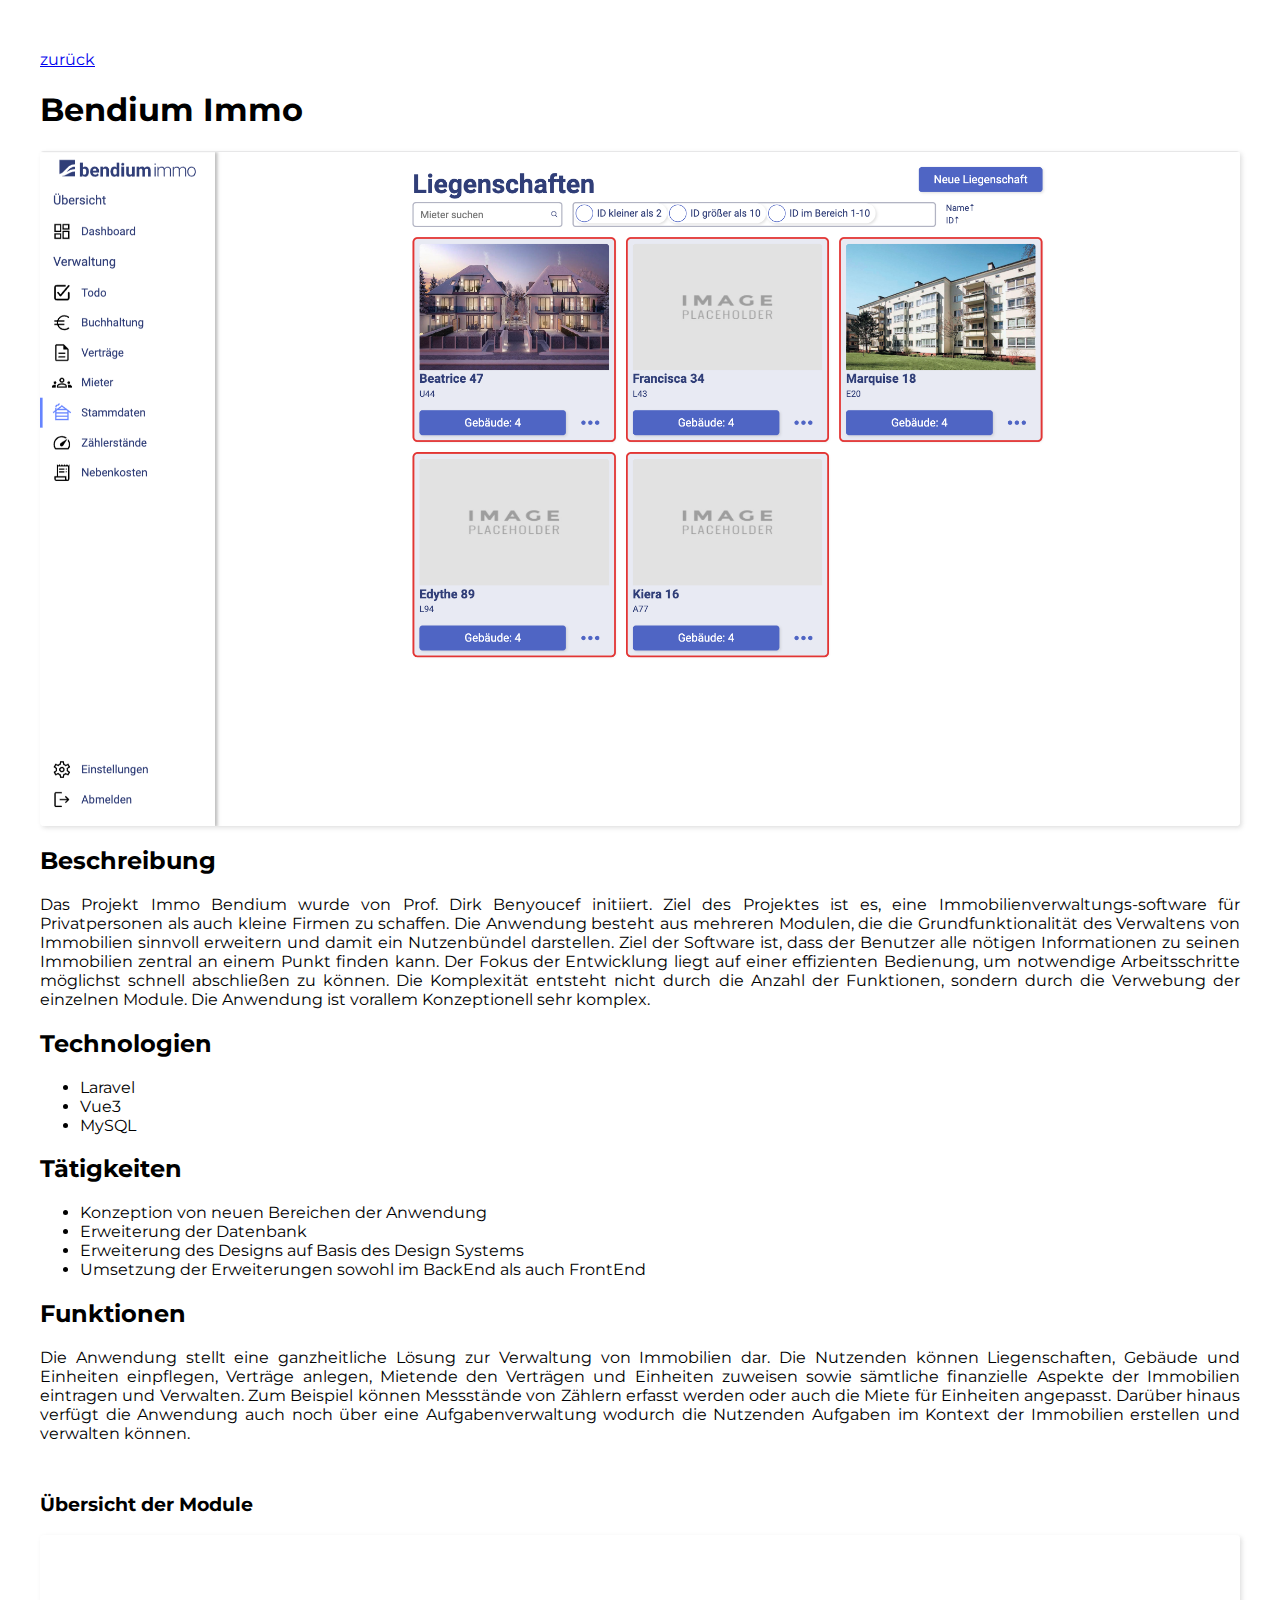
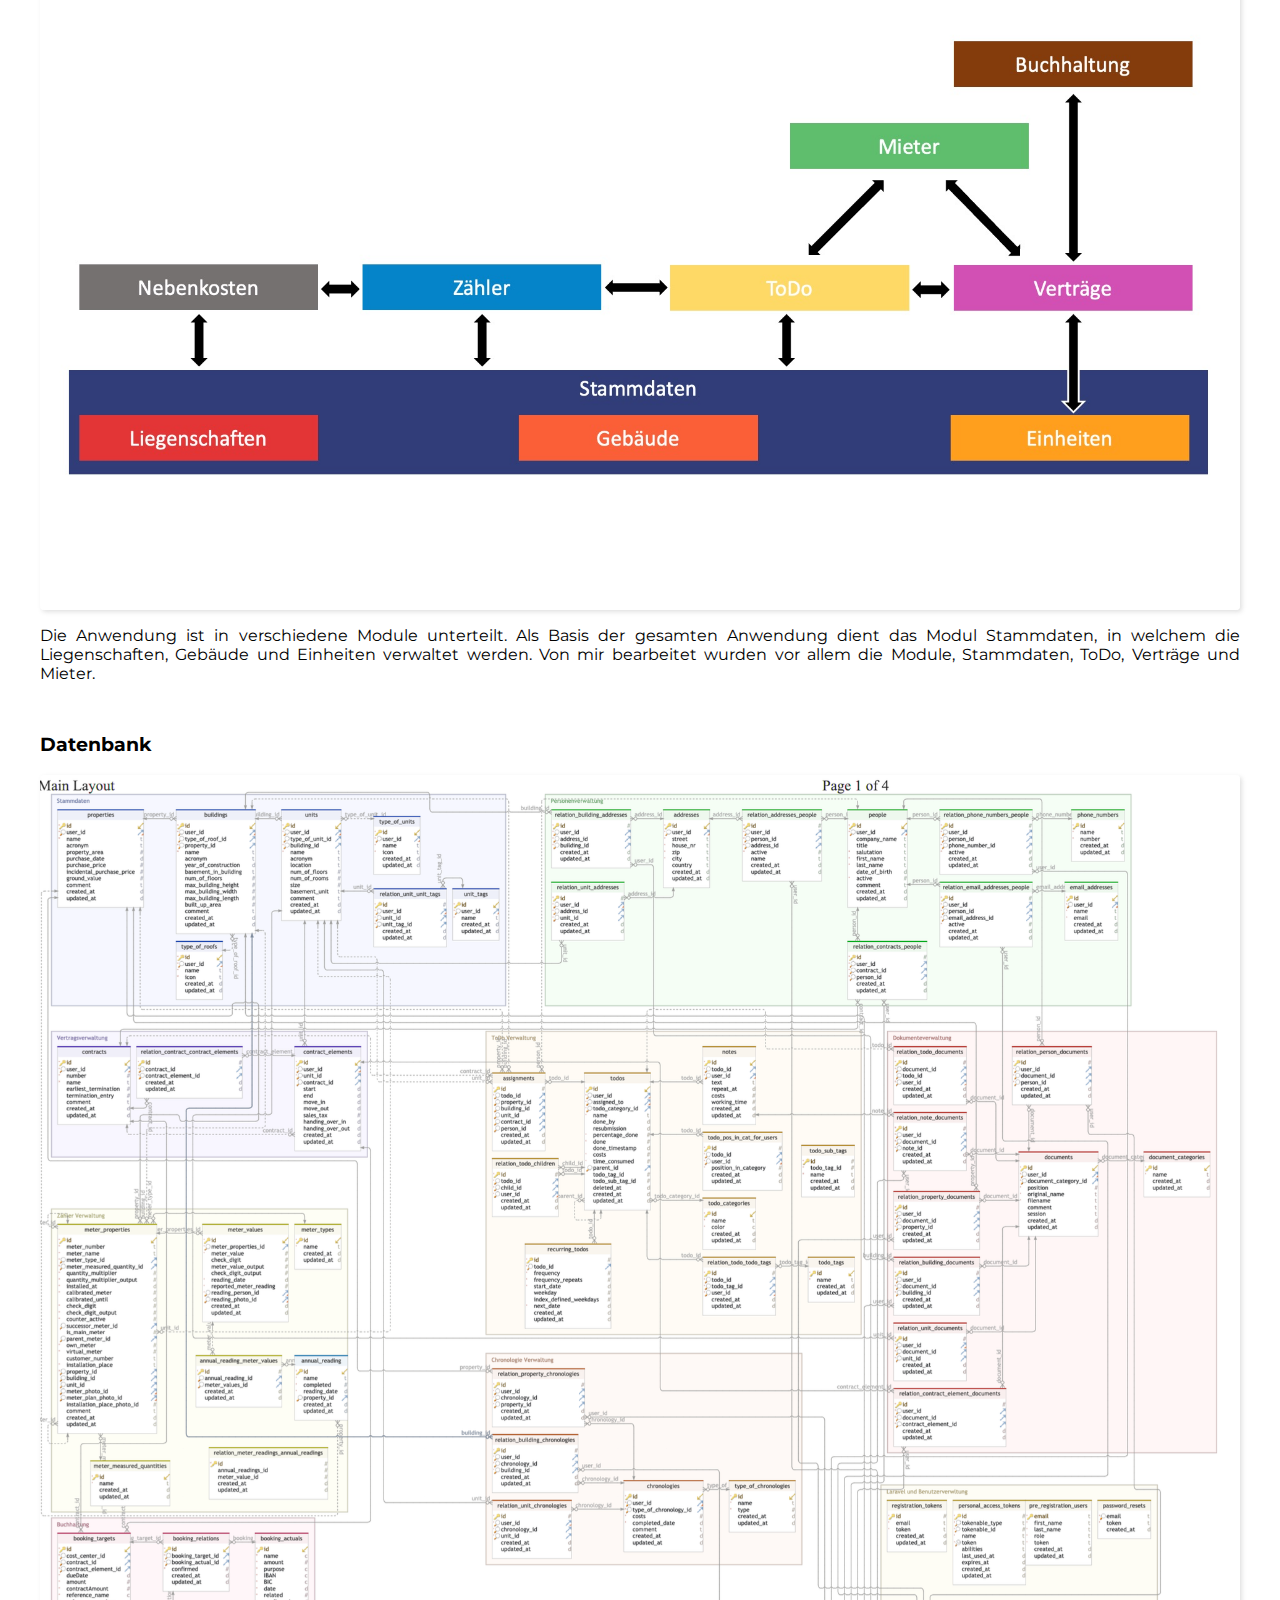
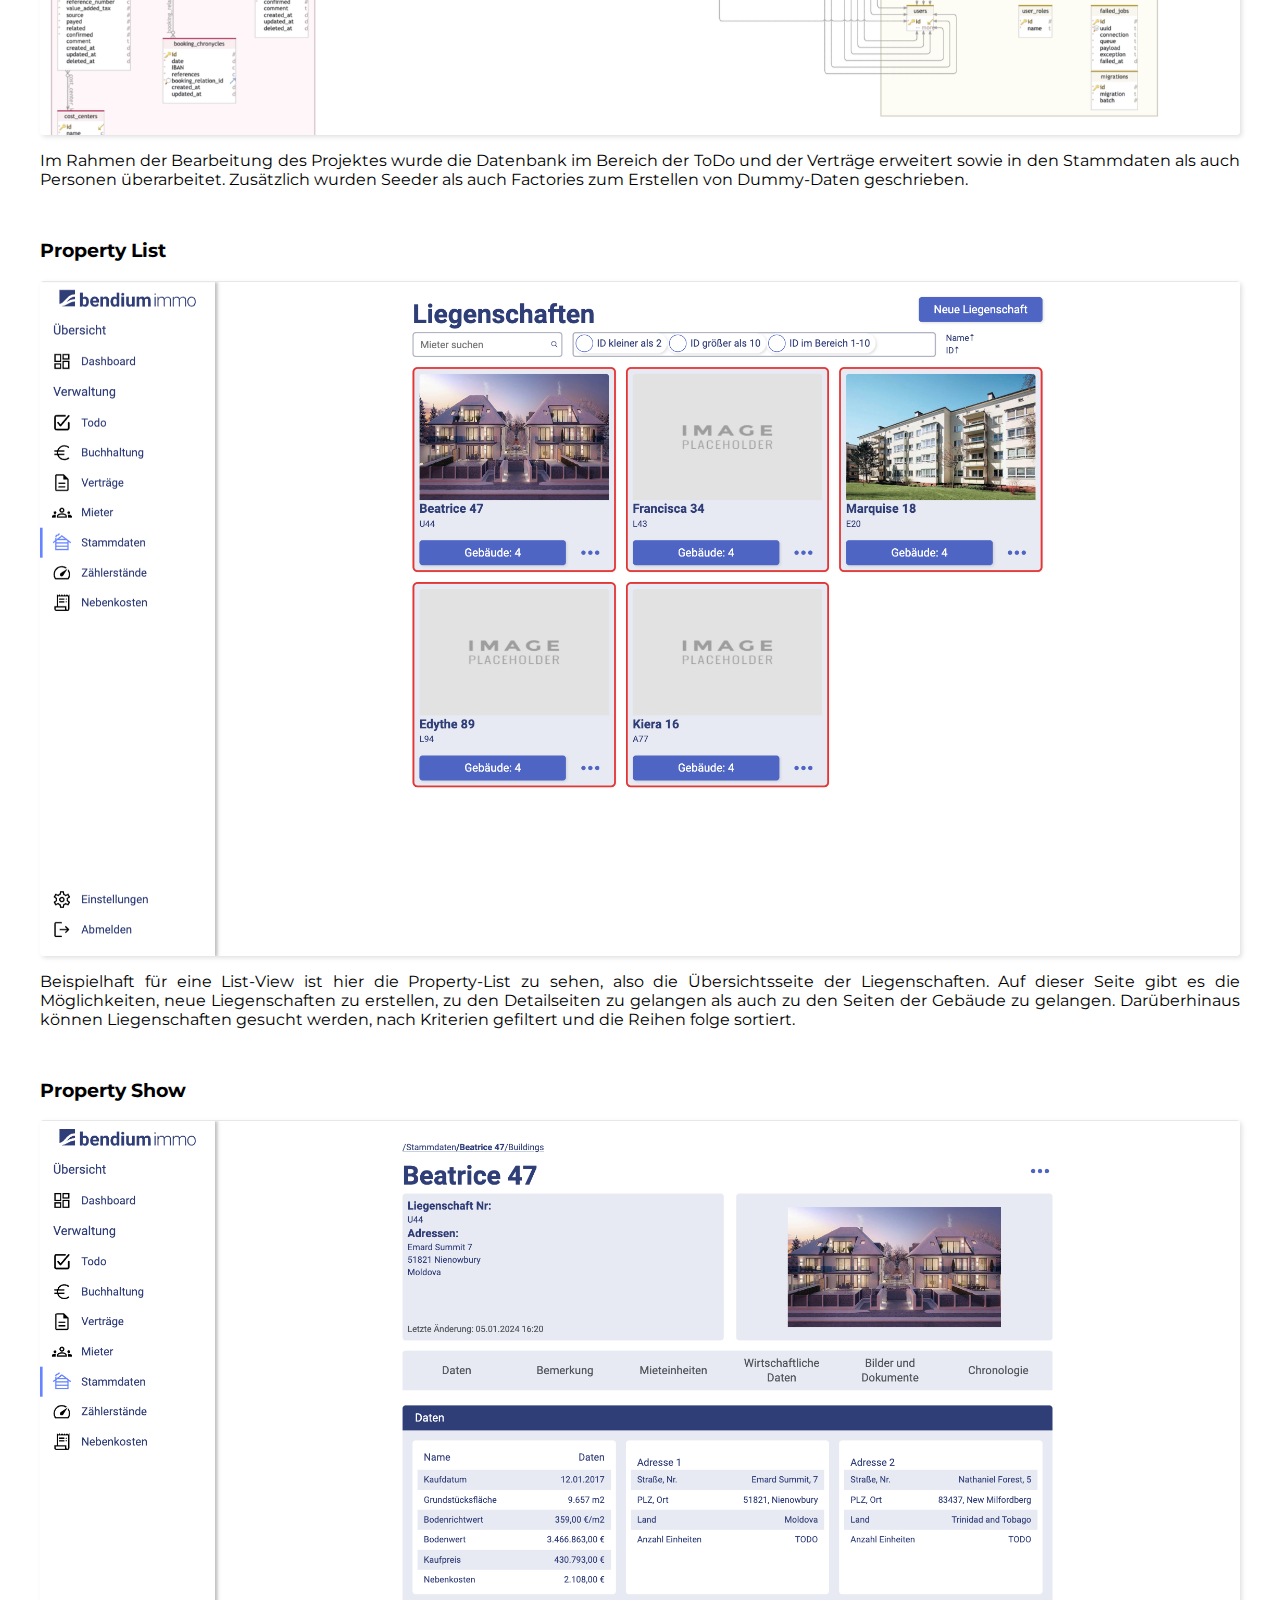
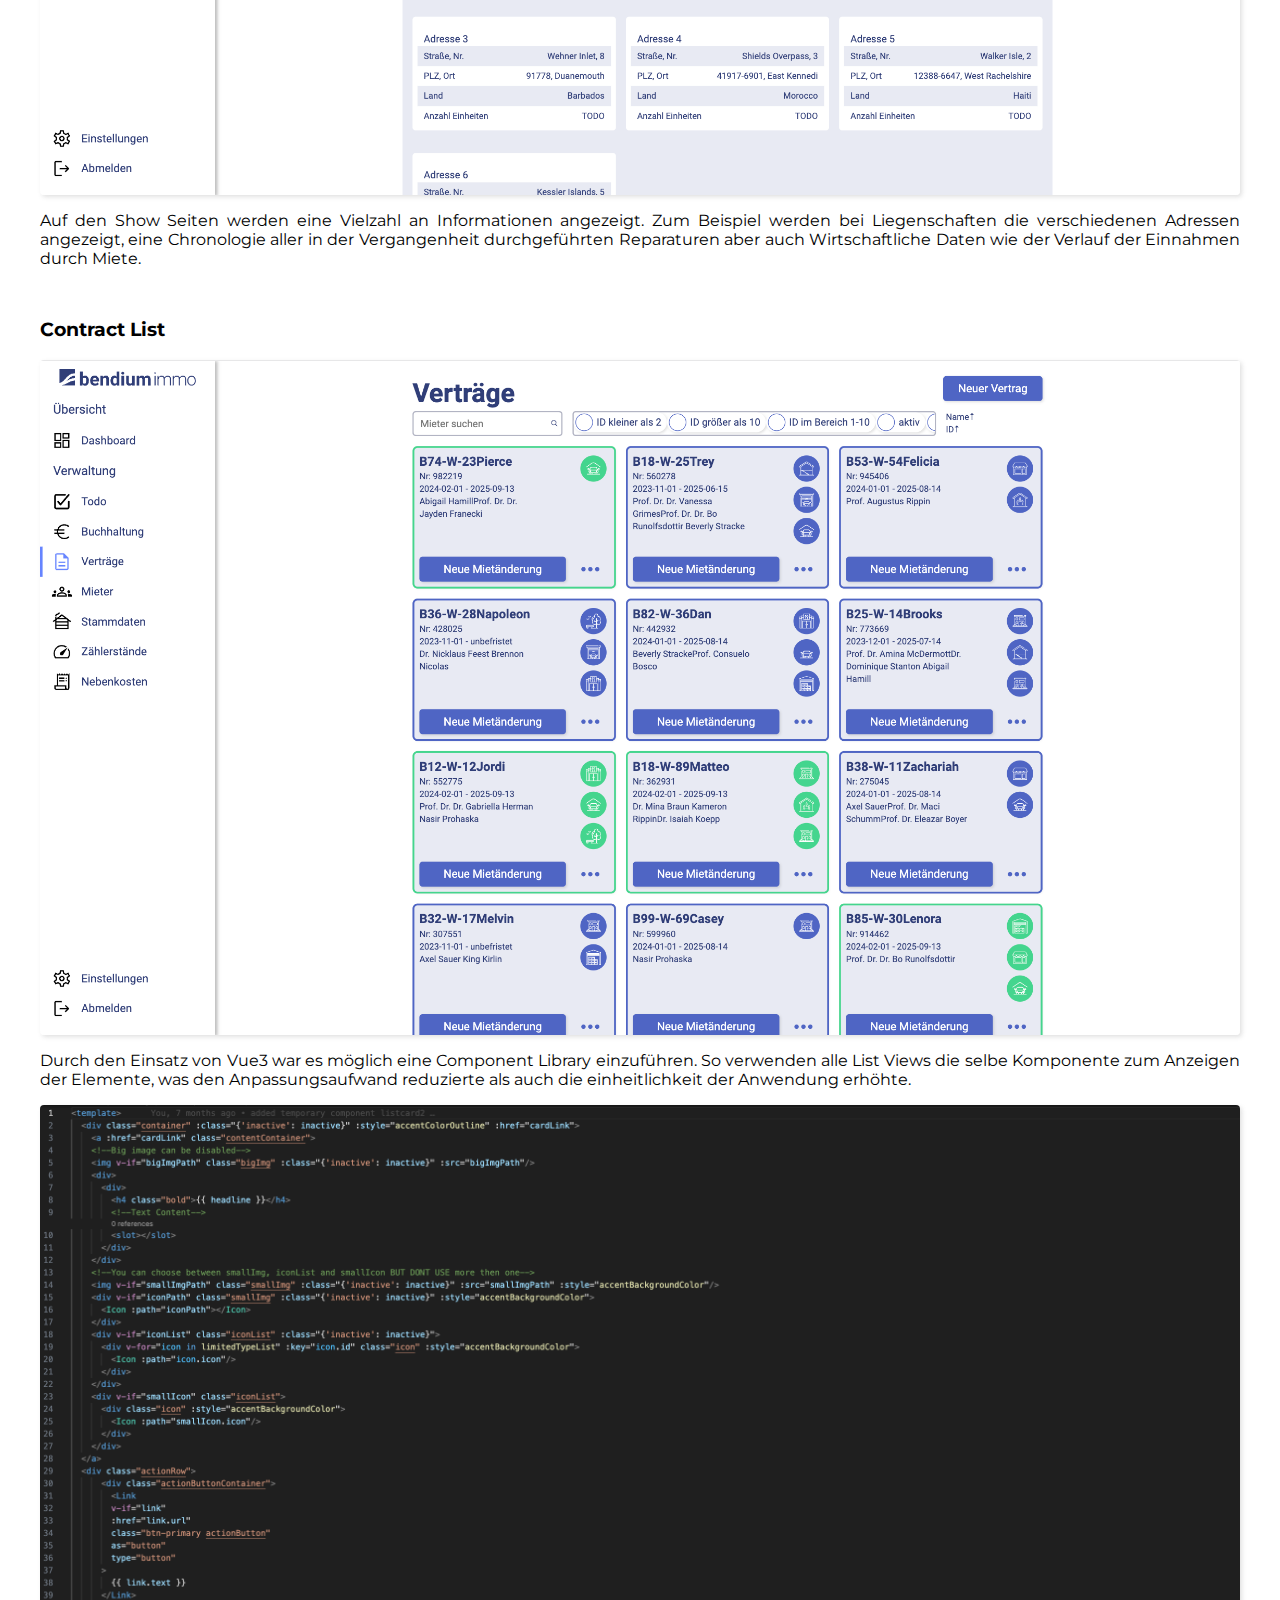
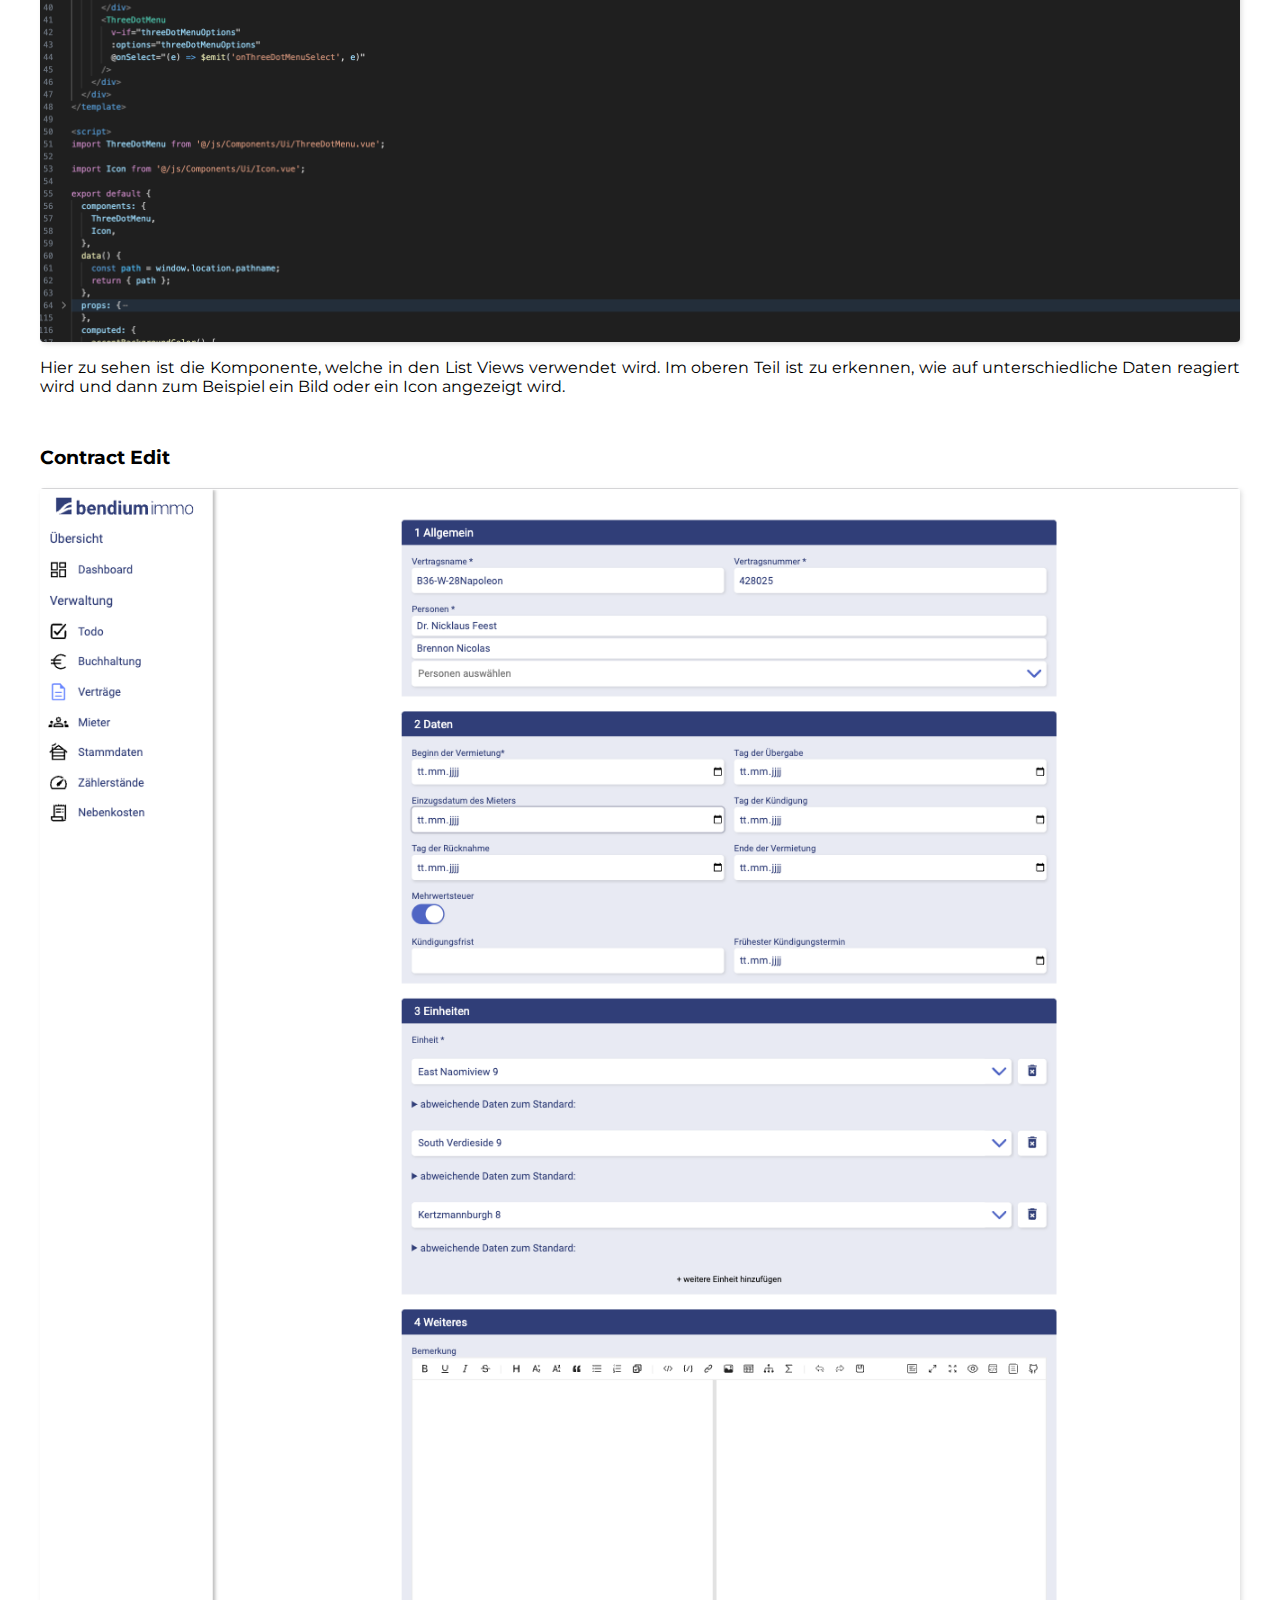
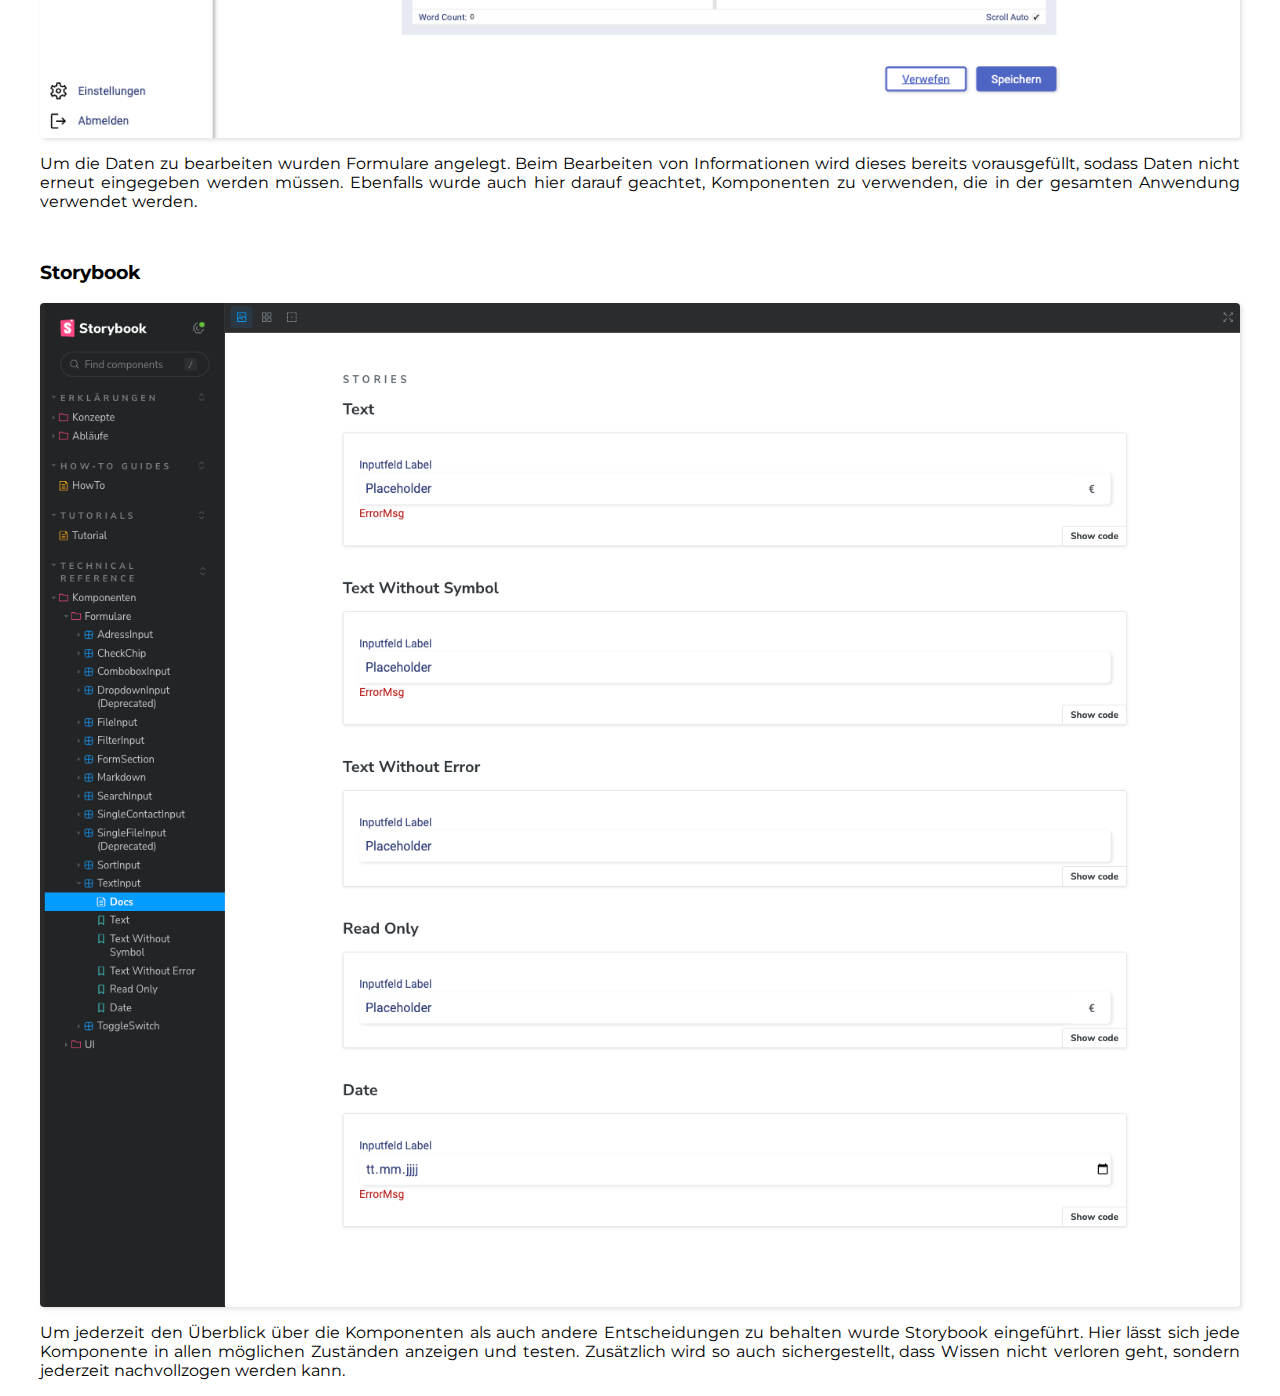
==== commit 93c9707b: "changed style and font" ====
--- a/BendiumImmo/index.html
+++ b/BendiumImmo/index.html
@@ -4,6 +4,7 @@
     <link rel="preconnect" href="https://fonts.googleapis.com">
     <link rel="preconnect" href="https://fonts.gstatic.com" crossorigin>
     <link href="https://fonts.googleapis.com/css2?family=Roboto&display=swap" rel="stylesheet">
+    <link href="https://fonts.googleapis.com/css2?family=Montserrat:wght@400;600;700&display=swap" rel="stylesheet">
 </header>
 
 <body>
--- a/BendiumImmo/styles.css
+++ b/BendiumImmo/styles.css
@@ -1,6 +1,6 @@
 * {
     box-sizing: border-box;
-    font-family: 'Roboto', sans-serif;
+    font-family: 'Montserrat', sans-serif;
 }
 body {
     padding-top: 50px;
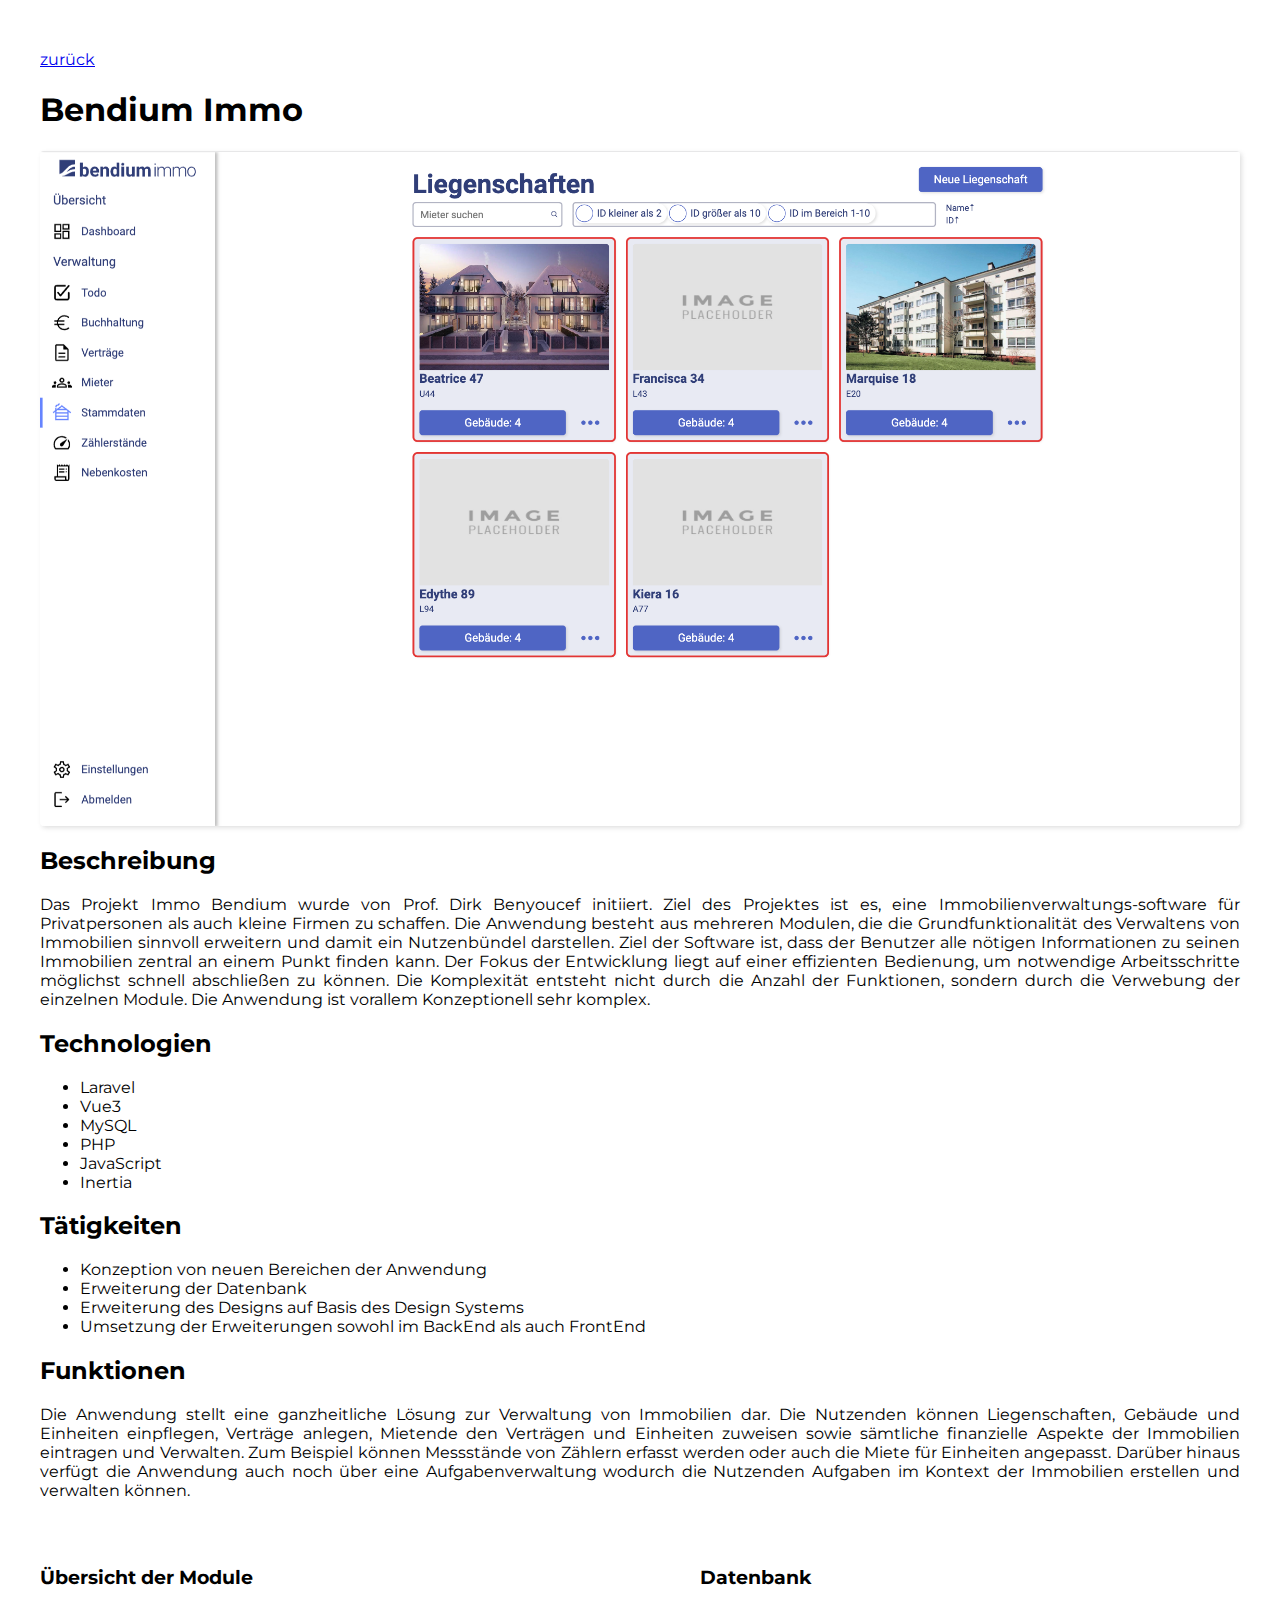
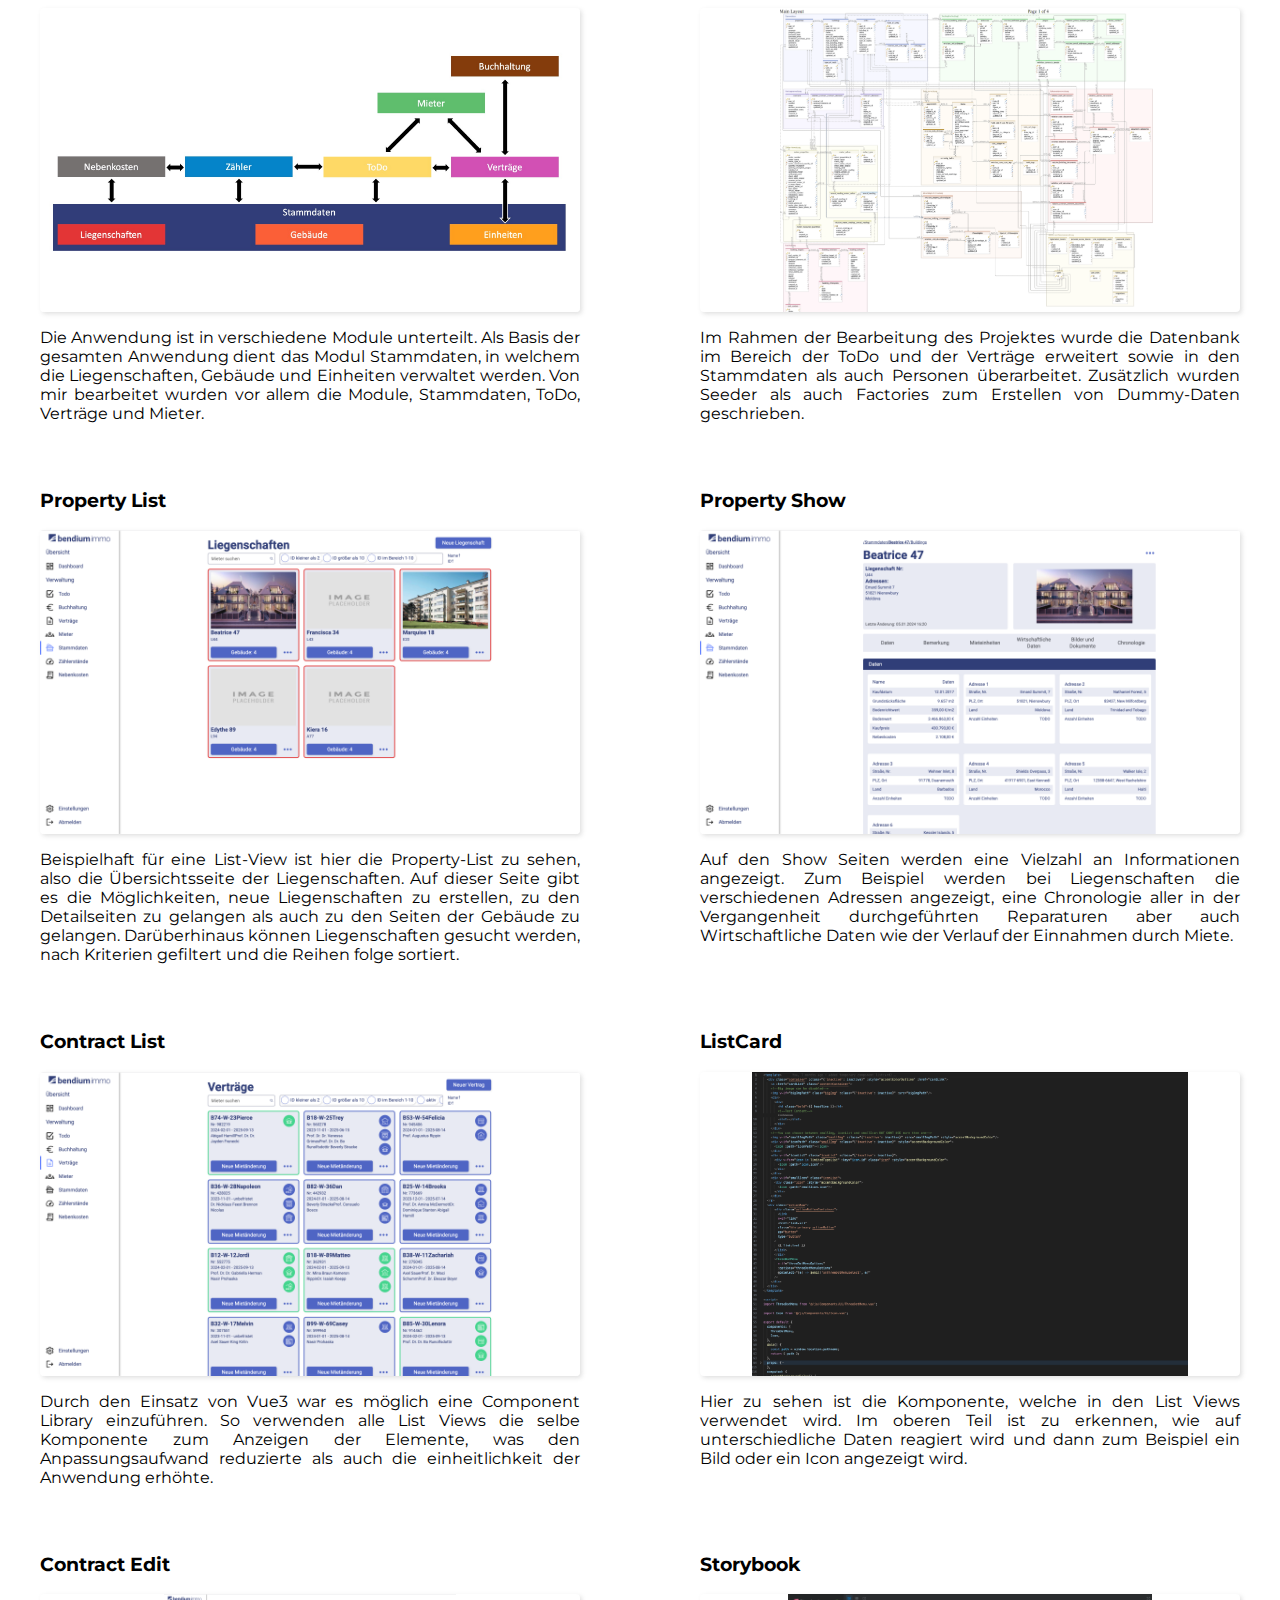
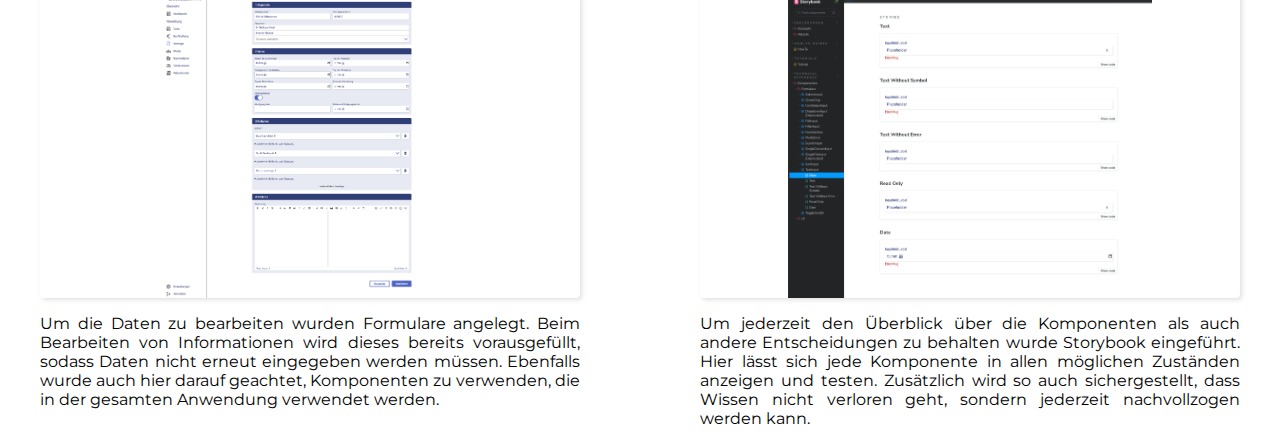
==== commit 3747f04f: "image Zoom" ====
--- a/BendiumImmo/index.html
+++ b/BendiumImmo/index.html
@@ -1,6 +1,7 @@
 <html lang="de">
+<meta name="viewport" content="width=device-width,initial-scale=1.0">
 <header>
-    <link rel="stylesheet" href="styles.css">
+    <link rel="stylesheet" href="../subPagestyles.css">
     <link rel="preconnect" href="https://fonts.googleapis.com">
     <link rel="preconnect" href="https://fonts.gstatic.com" crossorigin>
     <link href="https://fonts.googleapis.com/css2?family=Roboto&display=swap" rel="stylesheet">
@@ -11,7 +12,7 @@
     <a href="../index.html">zurück</a>
     <h1>Bendium Immo</h1>
 
-    <img src="/src/Bendium-PropertyList.png" alt="Übersicht der Anwendung Bendium Immo" class="dropShadow">
+    <img src="../src/Bendium-PropertyList.png" alt="Übersicht der Anwendung Bendium Immo" class="dropShadow noZoom">
     <h2>Beschreibung</h2>
     <p>
         Das Projekt Immo Bendium wurde von Prof. Dirk Benyoucef initiiert. Ziel des Projektes ist es, eine
@@ -30,6 +31,9 @@
         <li>Laravel</li>
         <li>Vue3</li>
         <li>MySQL</li>
+        <li>PHP</li>
+        <li>JavaScript</li>
+        <li>Inertia</li>
     </ul>
 
     <h2>Tätigkeiten</h2>
@@ -53,76 +57,126 @@
         im Kontext der Immobilien erstellen und verwalten können.
     </p>
 
-    <h3>Übersicht der Module</h3>
-    <img src="/src/Bendium-Uebersicht.jpg" alt="Übersicht der Module von Bendium Immo" class="dropShadow">
-    <p>
-        Die Anwendung ist in verschiedene Module unterteilt. Als Basis der gesamten Anwendung dient das Modul
-        Stammdaten, in welchem die
-        Liegenschaften, Gebäude und Einheiten verwaltet werden. Von mir bearbeitet wurden vor allem die Module,
-        Stammdaten, ToDo, Verträge und Mieter.
-    </p>
-
-    <h3>Datenbank</h3>
-    <img src="/src/Bendium-DB.png" alt="Bild der Bendium Immo Datenbank" class="dropShadow">
-    <p>
-        Im Rahmen der Bearbeitung des Projektes wurde die Datenbank im Bereich der ToDo und der Verträge erweitert sowie
-        in den Stammdaten als auch Personen überarbeitet.
-        Zusätzlich wurden Seeder als auch Factories zum Erstellen von Dummy-Daten geschrieben.
-    </p>
-
-
-    <h3>Property List</h3>
-    <img class="dropShadow" src="/src/Bendium-PropertyList.png" alt="Bild der Bendium Immo Property List Seite">
-    <p>
-        Beispielhaft für eine List-View ist hier die Property-List zu sehen, also die Übersichtsseite der
-        Liegenschaften.
-        Auf dieser Seite gibt es die Möglichkeiten, neue Liegenschaften zu erstellen, zu den Detailseiten zu gelangen
-        als auch zu den Seiten der Gebäude zu gelangen.
-        Darüberhinaus können Liegenschaften gesucht werden, nach Kriterien gefiltert und die Reihen folge sortiert.
-    </p>
-
-    <h3>Property Show</h3>
-    <img class="dropShadow" src="/src/Bendium-PropertyShow.png" alt="Bild der Bendium Immo Property Show Seite">
-    <p>
-        Auf den Show Seiten werden eine Vielzahl an Informationen angezeigt. Zum Beispiel werden bei Liegenschaften die
-        verschiedenen Adressen angezeigt,
-        eine Chronologie aller in der Vergangenheit durchgeführten Reparaturen aber auch Wirtschaftliche Daten wie der
-        Verlauf der Einnahmen durch Miete.
-    </p>
-
-    <h3>Contract List</h3>
-    <img class="dropShadow" src="/src/Bendium-ContractList.png" alt="Bild der Bendium Immo Contract List Seite">
-    <p>
-        Durch den Einsatz von Vue3 war es möglich eine Component Library einzuführen. So verwenden alle List Views die
-        selbe Komponente zum Anzeigen der Elemente,
-        was den Anpassungsaufwand reduzierte als auch die einheitlichkeit der Anwendung erhöhte.
-    </p>
-
-    <img src="/src/Bendium-ListCard.png" alt="" class="dropShadow">
-    <p>
-        Hier zu sehen ist die Komponente, welche in den List Views verwendet wird. Im oberen Teil ist zu erkennen, wie
-        auf unterschiedliche Daten reagiert wird und dann
-        zum Beispiel ein Bild oder ein Icon angezeigt wird.
-    </p>
-
-
-    <h3>Contract Edit</h3>
-    <img src="/src/Bendium-ContractEdit.png" alt="Bild der Bendium Immo Vertrags Edit Seite" class="dropShadow">
-    <p>
-        Um die Daten zu bearbeiten wurden Formulare angelegt. Beim Bearbeiten von Informationen wird dieses bereits
-        vorausgefüllt, sodass Daten nicht erneut eingegeben werden müssen.
-        Ebenfalls wurde auch hier darauf geachtet, Komponenten zu verwenden, die in der gesamten Anwendung verwendet
-        werden.
-    </p>
-
-    <h3>Storybook</h3>
-    <img src="/src/Bendium-Storybook.png" alt="" class="dropShadow">
-    <p>
-        Um jederzeit den Überblick über die Komponenten als auch andere Entscheidungen zu behalten wurde Storybook
-        eingeführt.
-        Hier lässt sich jede Komponente in allen möglichen Zuständen anzeigen und testen.
-        Zusätzlich wird so auch sichergestellt, dass Wissen nicht verloren geht, sondern jederzeit nachvollzogen werden kann.
-    </p>
+    <div class="descriptionGalery">
+        <div class="galeryElement">
+            <h3>Übersicht der Module</h3>
+            <input type="checkbox" id="img1">
+            <label for="img1">
+                <img src="../src/Bendium-Uebersicht.jpg" alt="Übersicht der Module von Bendium Immo" class="dropShadow">
+            </label>
+            <p>
+                Die Anwendung ist in verschiedene Module unterteilt. Als Basis der gesamten Anwendung dient das Modul
+                Stammdaten, in welchem die
+                Liegenschaften, Gebäude und Einheiten verwaltet werden. Von mir bearbeitet wurden vor allem die Module,
+                Stammdaten, ToDo, Verträge und Mieter.
+            </p>
+        </div>
+        <div class="galeryElement">
+            <h3>Datenbank</h3>
+            <input type="checkbox" id="img2">
+            <label for="img2">
+                <img src="../src/Bendium-DB.png" alt="Bild der Bendium Immo Datenbank" class="dropShadow">
+            </label>
+            <p>
+                Im Rahmen der Bearbeitung des Projektes wurde die Datenbank im Bereich der ToDo und der Verträge
+                erweitert sowie
+                in den Stammdaten als auch Personen überarbeitet.
+                Zusätzlich wurden Seeder als auch Factories zum Erstellen von Dummy-Daten geschrieben.
+            </p>
+        </div>
+        <div class="galeryElement">
+            <h3>Property List</h3>
+            <input type="checkbox" id="img3">
+            <label for="img3">
+                <img class="dropShadow" src="../src/Bendium-PropertyList.png"
+                alt="Bild der Bendium Immo Property List Seite">
+            </label>
+            <p>
+                Beispielhaft für eine List-View ist hier die Property-List zu sehen, also die Übersichtsseite der
+                Liegenschaften.
+                Auf dieser Seite gibt es die Möglichkeiten, neue Liegenschaften zu erstellen, zu den Detailseiten zu
+                gelangen
+                als auch zu den Seiten der Gebäude zu gelangen.
+                Darüberhinaus können Liegenschaften gesucht werden, nach Kriterien gefiltert und die Reihen folge
+                sortiert.
+            </p>
+        </div>
+        <div class="galeryElement">
+            <h3>Property Show</h3>
+            <input type="checkbox" id="img4">
+            <label for="img4">
+                <img class="dropShadow" src="../src/Bendium-PropertyShow.png"
+                alt="Bild der Bendium Immo Property Show Seite">
+            </label>
+            <p>
+                Auf den Show Seiten werden eine Vielzahl an Informationen angezeigt. Zum Beispiel werden bei
+                Liegenschaften die
+                verschiedenen Adressen angezeigt,
+                eine Chronologie aller in der Vergangenheit durchgeführten Reparaturen aber auch Wirtschaftliche Daten
+                wie der
+                Verlauf der Einnahmen durch Miete.
+            </p>
+        </div>
+        <div class="galeryElement">
+            <h3>Contract List</h3>
+            <input type="checkbox" id="img5">
+            <label for="img5">
+                <img class="dropShadow" src="../src/Bendium-ContractList.png"
+                alt="Bild der Bendium Immo Contract List Seite">
+            </label>
+            <p>
+                Durch den Einsatz von Vue3 war es möglich eine Component Library einzuführen. So verwenden alle List
+                Views die
+                selbe Komponente zum Anzeigen der Elemente,
+                was den Anpassungsaufwand reduzierte als auch die einheitlichkeit der Anwendung erhöhte.
+            </p>
+        </div>
+        <div class="galeryElement">
+            <h3>ListCard</h3>
+            <input type="checkbox" id="img6">
+            <label for="img6">
+                <img src="../src/Bendium-ListCard.png" alt="" class="dropShadow">
+            </label>
+            
+            <p>
+                Hier zu sehen ist die Komponente, welche in den List Views verwendet wird. Im oberen Teil ist zu
+                erkennen, wie
+                auf unterschiedliche Daten reagiert wird und dann
+                zum Beispiel ein Bild oder ein Icon angezeigt wird.
+            </p>
+        </div>
+        <div class="galeryElement">
+            <h3>Contract Edit</h3>
+            <input type="checkbox" id="img7">
+            <label for="img7">
+                <img src="../src/Bendium-ContractEdit.png" alt="Bild der Bendium Immo Vertrags Edit Seite"
+                class="dropShadow">
+            </label>
+            <p>
+                Um die Daten zu bearbeiten wurden Formulare angelegt. Beim Bearbeiten von Informationen wird dieses
+                bereits
+                vorausgefüllt, sodass Daten nicht erneut eingegeben werden müssen.
+                Ebenfalls wurde auch hier darauf geachtet, Komponenten zu verwenden, die in der gesamten Anwendung
+                verwendet
+                werden.
+            </p>
+        </div>
+        <div class="galeryElement">
+            <h3>Storybook</h3>
+            <input type="checkbox" id="img8">
+            <label for="img8">
+                <img src="../src/Bendium-Storybook.png" alt="" class="dropShadow">
+            </label>
+            <p>
+                Um jederzeit den Überblick über die Komponenten als auch andere Entscheidungen zu behalten wurde
+                Storybook
+                eingeführt.
+                Hier lässt sich jede Komponente in allen möglichen Zuständen anzeigen und testen.
+                Zusätzlich wird so auch sichergestellt, dass Wissen nicht verloren geht, sondern jederzeit nachvollzogen
+                werden kann.
+            </p>
+        </div>
+    </div>
 </body>
 
 </html>--- a/subPagestyles.css
+++ b/subPagestyles.css
@@ -0,0 +1,56 @@
+* {
+    box-sizing: border-box;
+    font-family: 'Montserrat', sans-serif;
+}
+body {
+    padding-top: 50px;
+    max-width: 1200px;
+    width: 100%;
+    margin: 0 auto
+}
+
+h3 {
+    margin-top: 50px;
+}
+
+p {
+    text-align: justify;
+    hyphens:manual;
+}
+img {
+    max-width: 1200px;
+    width: 100%;;
+    object-fit: contain;
+    aspect-ratio: 16/9;
+    transition: transform 0.25s ease;
+    cursor: zoom-in;
+}
+
+.noZoom {
+    cursor: default;
+}
+input[type=checkbox] {
+    display: none;
+  }
+
+input[type=checkbox]:checked ~ label > img {
+    transform: scale(2);
+    cursor: zoom-out;
+  }
+
+.dropShadow {
+    box-shadow: 2px 2px 4px rgba(137, 137, 137, 0.25);
+    border-radius: 4px;
+}
+
+.descriptionGalery {
+    display: flex;
+    flex-wrap: wrap;
+    justify-content: space-between;
+}
+.descriptionGalery .galeryElement {
+    width: 45%;
+}
+.descriptionGalery .galeryElement img{
+    width: 100%;
+}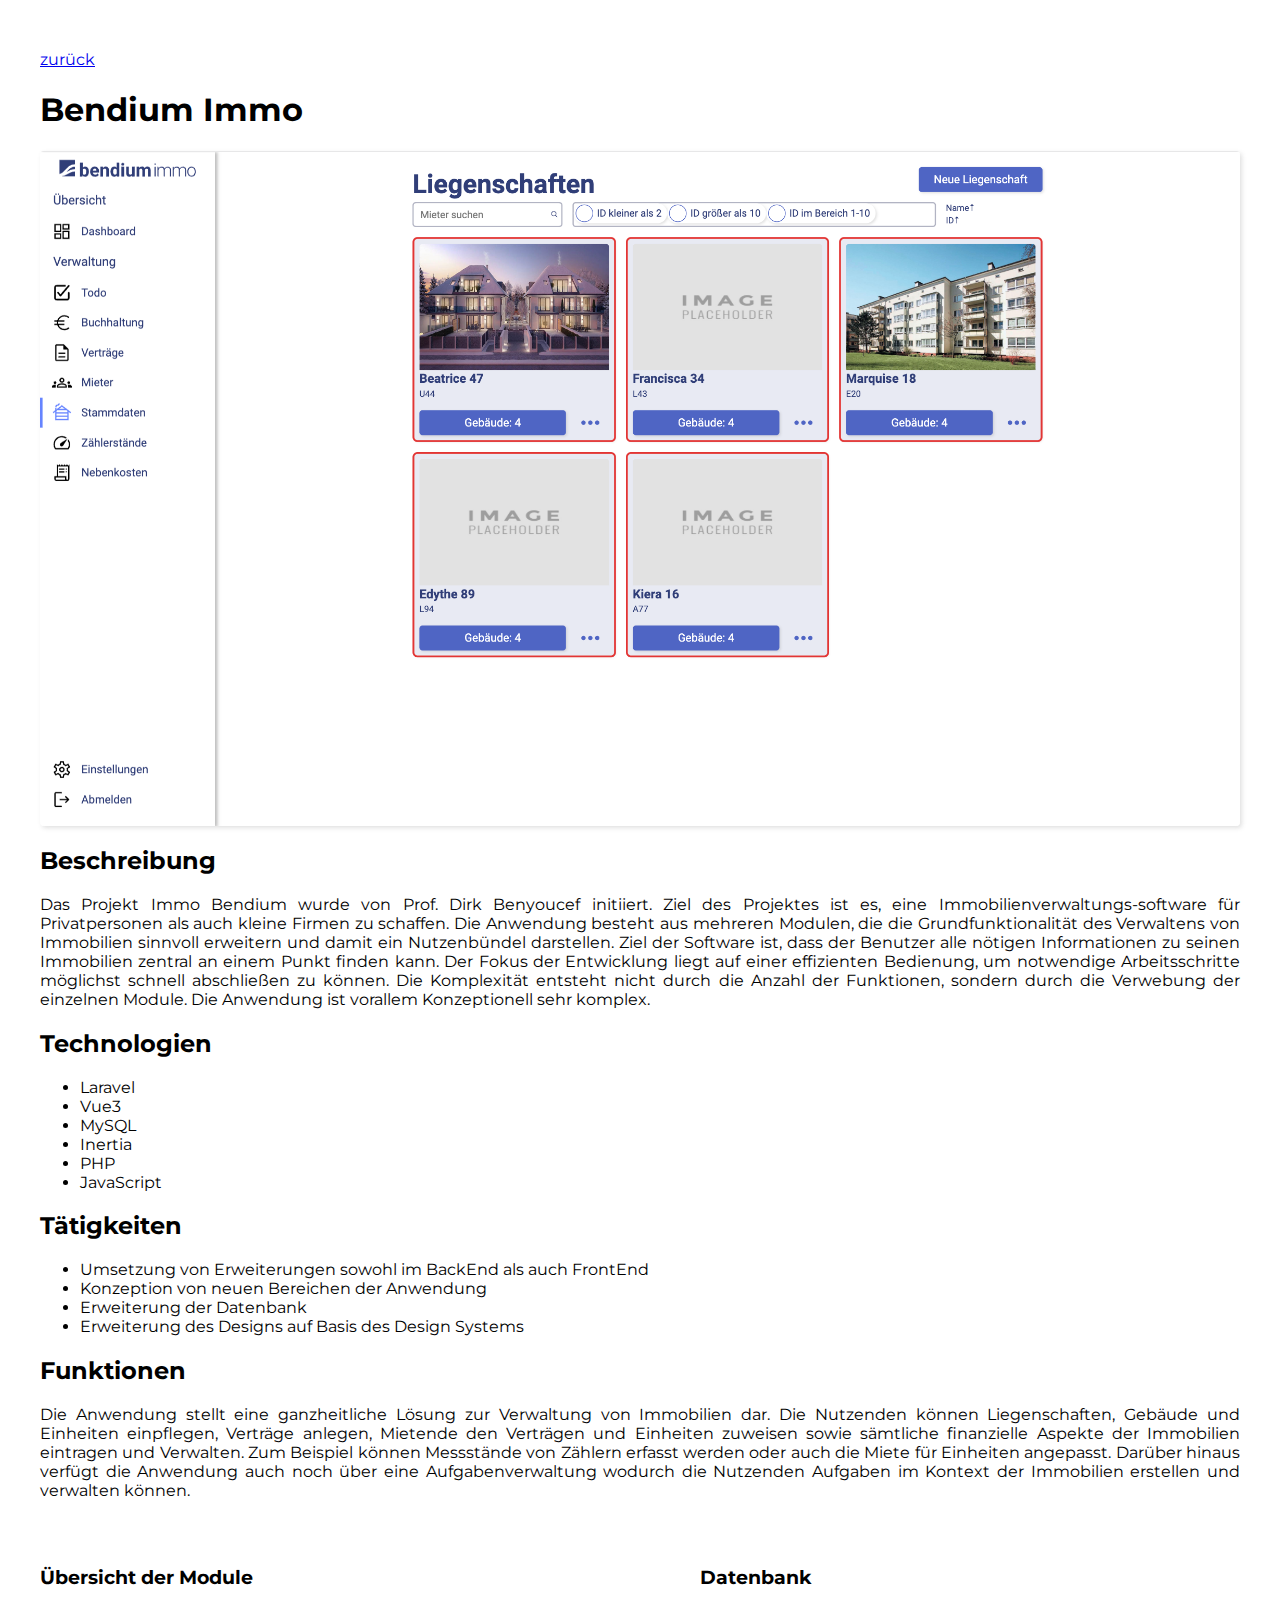
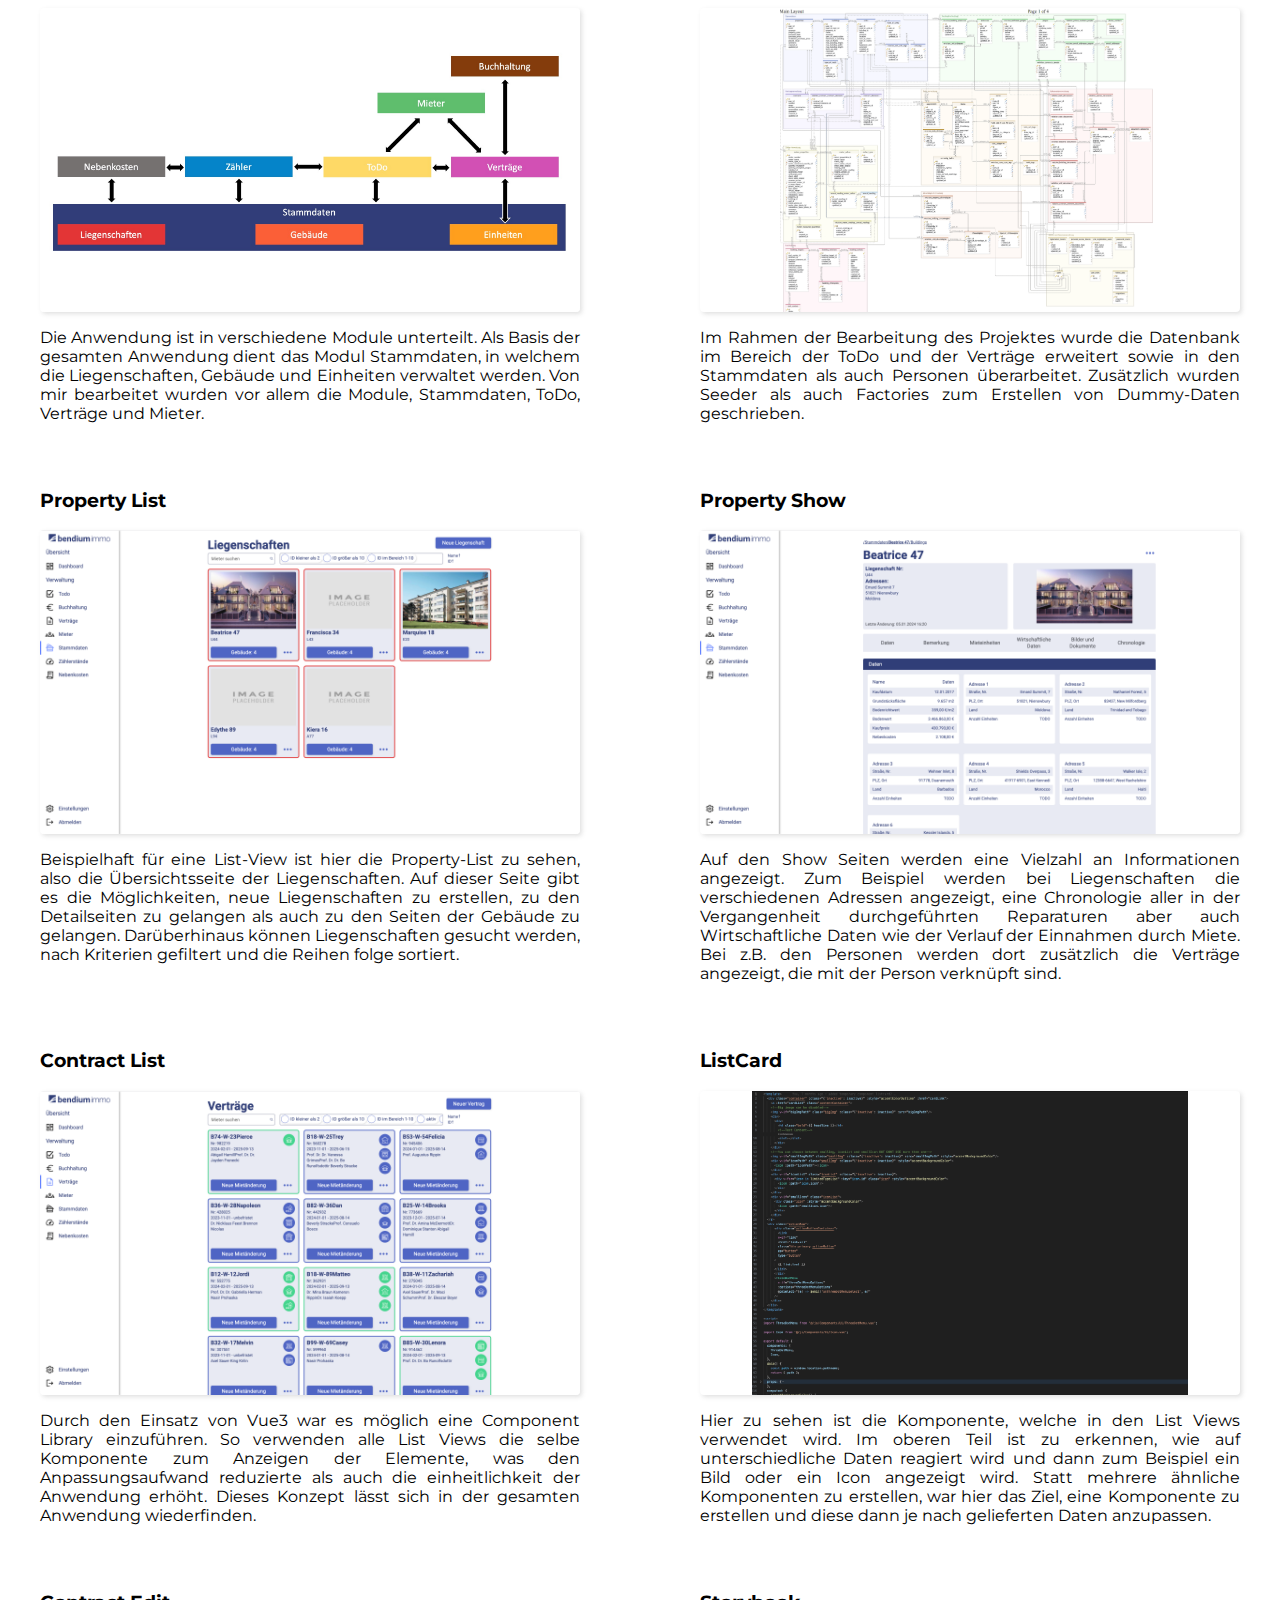
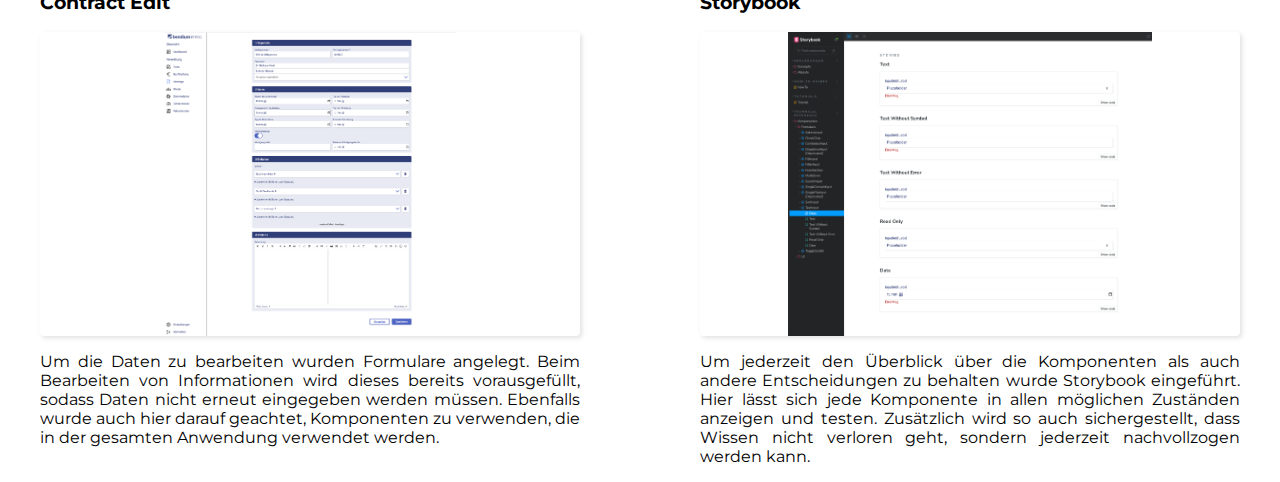
==== commit cf26f87d: "changed screenshots and some texts" ====
--- a/BendiumImmo/index.html
+++ b/BendiumImmo/index.html
@@ -31,17 +31,17 @@
         <li>Laravel</li>
         <li>Vue3</li>
         <li>MySQL</li>
+        <li>Inertia</li>
         <li>PHP</li>
         <li>JavaScript</li>
-        <li>Inertia</li>
     </ul>
 
     <h2>Tätigkeiten</h2>
     <ul>
+        <li>Umsetzung von Erweiterungen sowohl im BackEnd als auch FrontEnd</li>
         <li>Konzeption von neuen Bereichen der Anwendung</li>
         <li>Erweiterung der Datenbank</li>
         <li>Erweiterung des Designs auf Basis des Design Systems</li>
-        <li>Umsetzung der Erweiterungen sowohl im BackEnd als auch FrontEnd</li>
     </ul>
 
     <h2>Funktionen</h2>
@@ -114,7 +114,8 @@
                 verschiedenen Adressen angezeigt,
                 eine Chronologie aller in der Vergangenheit durchgeführten Reparaturen aber auch Wirtschaftliche Daten
                 wie der
-                Verlauf der Einnahmen durch Miete.
+                Verlauf der Einnahmen durch Miete. Bei z.B. den Personen werden dort zusätzlich die Verträge angezeigt,
+                die mit der Person verknüpft sind.
             </p>
         </div>
         <div class="galeryElement">
@@ -128,7 +129,8 @@
                 Durch den Einsatz von Vue3 war es möglich eine Component Library einzuführen. So verwenden alle List
                 Views die
                 selbe Komponente zum Anzeigen der Elemente,
-                was den Anpassungsaufwand reduzierte als auch die einheitlichkeit der Anwendung erhöhte.
+                was den Anpassungsaufwand reduzierte als auch die einheitlichkeit der Anwendung erhöht. Dieses Konzept
+                lässt sich in der gesamten Anwendung wiederfinden.
             </p>
         </div>
         <div class="galeryElement">
@@ -142,7 +144,8 @@
                 Hier zu sehen ist die Komponente, welche in den List Views verwendet wird. Im oberen Teil ist zu
                 erkennen, wie
                 auf unterschiedliche Daten reagiert wird und dann
-                zum Beispiel ein Bild oder ein Icon angezeigt wird.
+                zum Beispiel ein Bild oder ein Icon angezeigt wird. Statt mehrere ähnliche Komponenten zu erstellen,
+                war hier das Ziel, eine Komponente zu erstellen und diese dann je nach gelieferten Daten anzupassen.
             </p>
         </div>
         <div class="galeryElement">
@@ -157,8 +160,7 @@
                 bereits
                 vorausgefüllt, sodass Daten nicht erneut eingegeben werden müssen.
                 Ebenfalls wurde auch hier darauf geachtet, Komponenten zu verwenden, die in der gesamten Anwendung
-                verwendet
-                werden.
+                verwendet werden.
             </p>
         </div>
         <div class="galeryElement">
@@ -169,8 +171,7 @@
             </label>
             <p>
                 Um jederzeit den Überblick über die Komponenten als auch andere Entscheidungen zu behalten wurde
-                Storybook
-                eingeführt.
+                Storybook eingeführt.
                 Hier lässt sich jede Komponente in allen möglichen Zuständen anzeigen und testen.
                 Zusätzlich wird so auch sichergestellt, dass Wissen nicht verloren geht, sondern jederzeit nachvollzogen
                 werden kann.
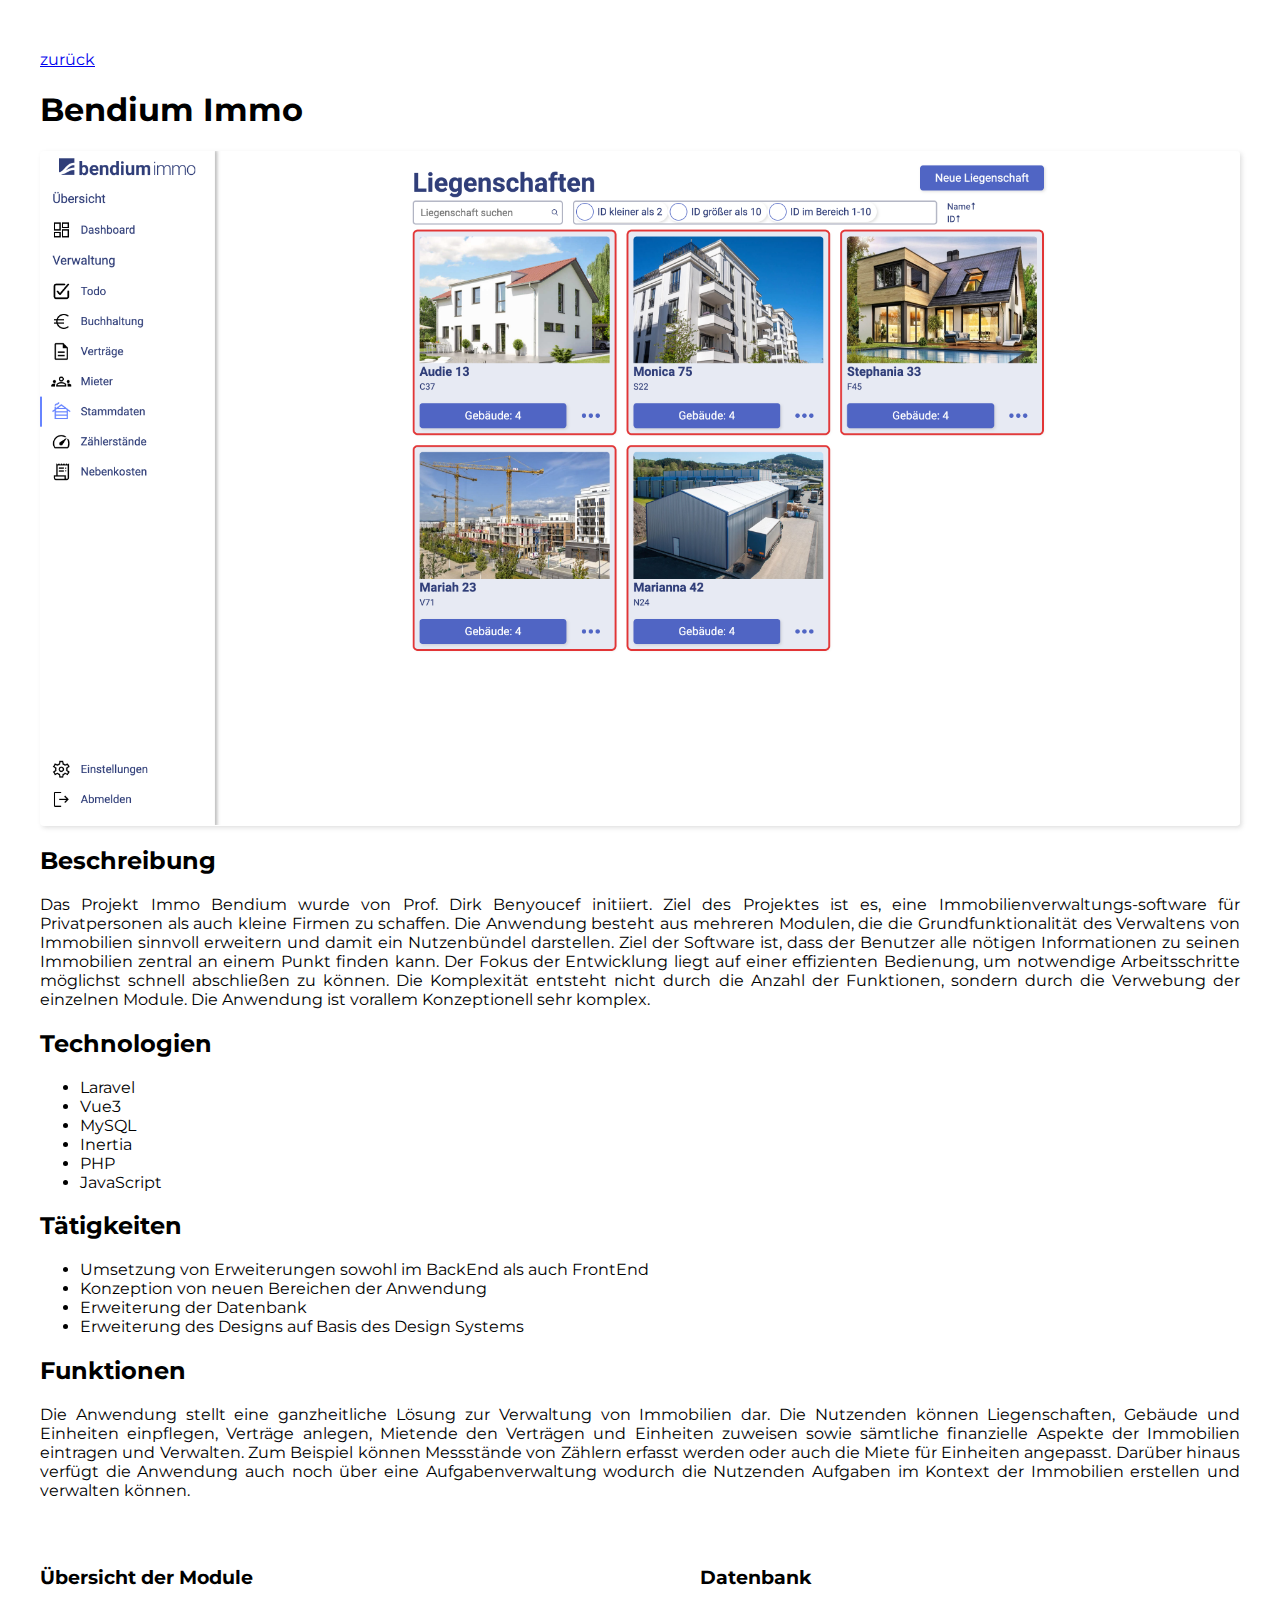
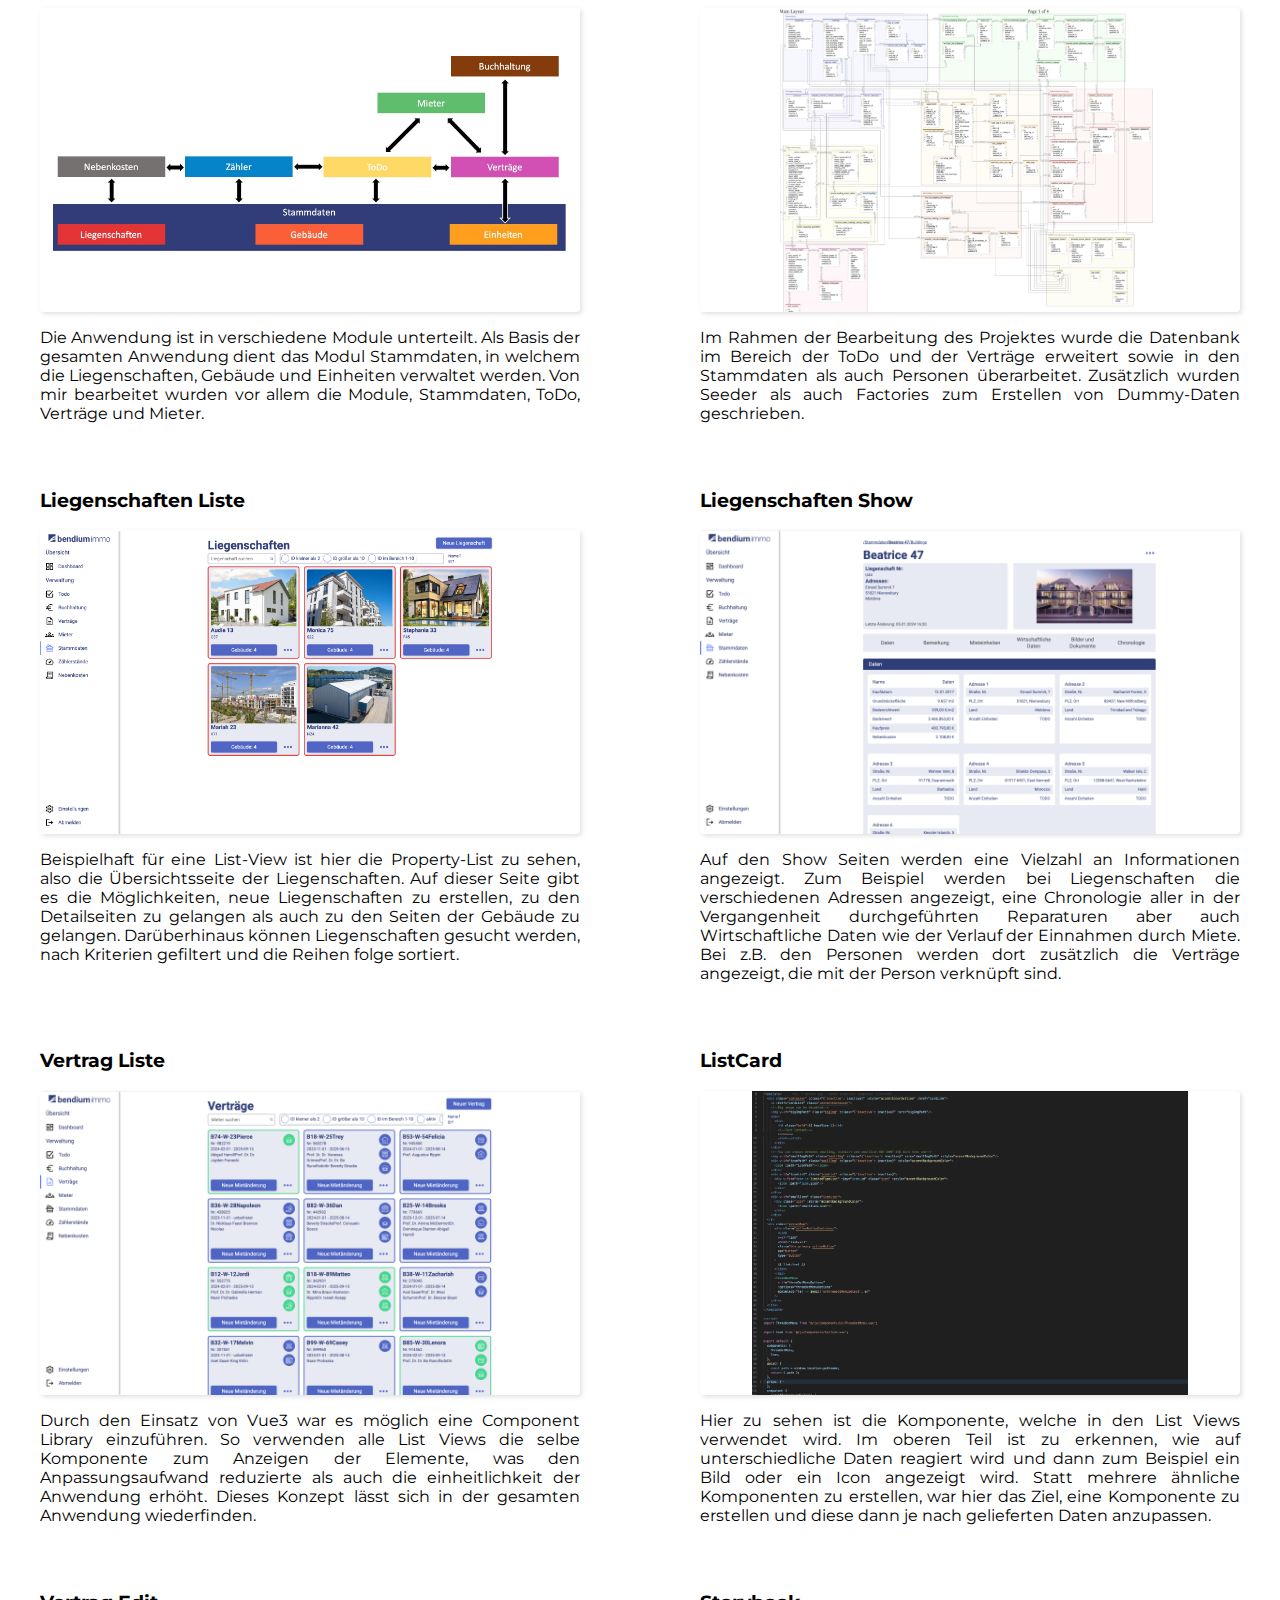
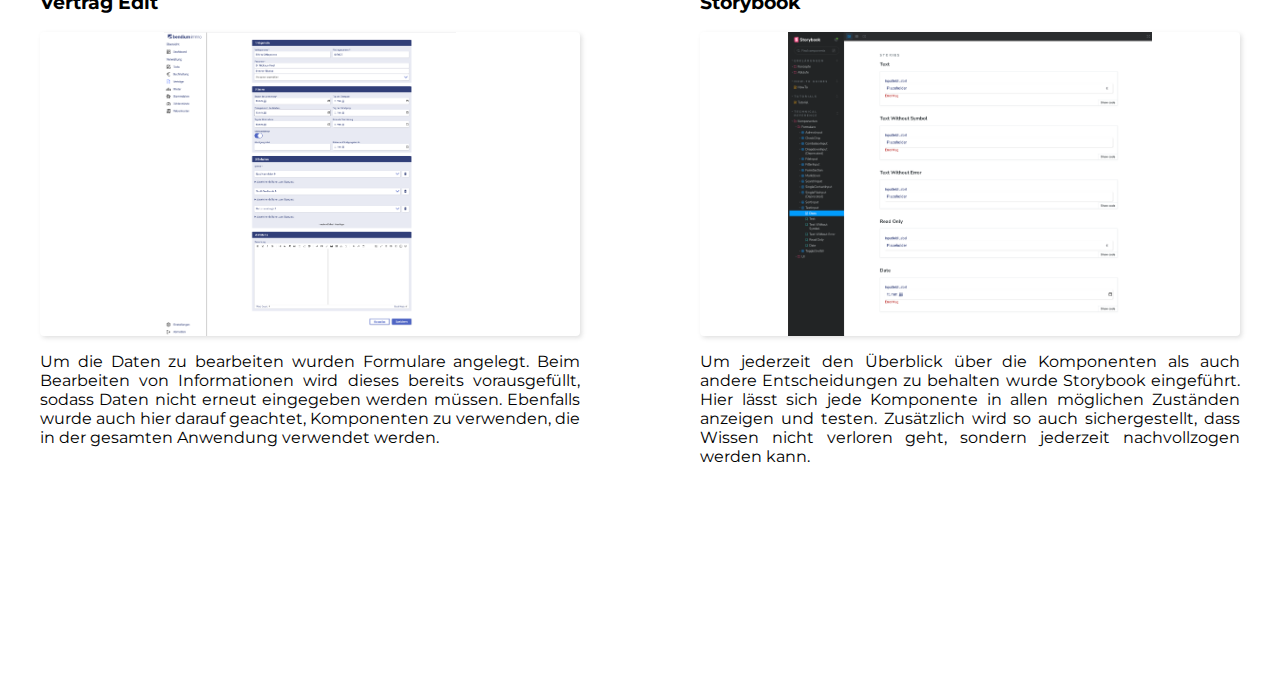
==== commit 9a613559: "changed img and adjusted styles" ====
--- a/BendiumImmo/index.html
+++ b/BendiumImmo/index.html
@@ -12,7 +12,7 @@
     <a href="../index.html">zurück</a>
     <h1>Bendium Immo</h1>
 
-    <img src="../src/Bendium-PropertyList.png" alt="Übersicht der Anwendung Bendium Immo" class="dropShadow noZoom">
+    <img src="../src/Bendium-Liegenschaften.png" alt="Übersicht der Anwendung Bendium Immo" class="dropShadow noZoom">
     <h2>Beschreibung</h2>
     <p>
         Das Projekt Immo Bendium wurde von Prof. Dirk Benyoucef initiiert. Ziel des Projektes ist es, eine
@@ -85,10 +85,10 @@
             </p>
         </div>
         <div class="galeryElement">
-            <h3>Property List</h3>
+            <h3>Liegenschaften Liste</h3>
             <input type="checkbox" id="img3">
             <label for="img3">
-                <img class="dropShadow" src="../src/Bendium-PropertyList.png"
+                <img class="dropShadow" src="../src/Bendium-Liegenschaften.png"
                 alt="Bild der Bendium Immo Property List Seite">
             </label>
             <p>
@@ -102,7 +102,7 @@
             </p>
         </div>
         <div class="galeryElement">
-            <h3>Property Show</h3>
+            <h3>Liegenschaften Show</h3>
             <input type="checkbox" id="img4">
             <label for="img4">
                 <img class="dropShadow" src="../src/Bendium-PropertyShow.png"
@@ -119,7 +119,7 @@
             </p>
         </div>
         <div class="galeryElement">
-            <h3>Contract List</h3>
+            <h3>Vertrag Liste</h3>
             <input type="checkbox" id="img5">
             <label for="img5">
                 <img class="dropShadow" src="../src/Bendium-ContractList.png"
@@ -149,7 +149,7 @@
             </p>
         </div>
         <div class="galeryElement">
-            <h3>Contract Edit</h3>
+            <h3>Vertrag Edit</h3>
             <input type="checkbox" id="img7">
             <label for="img7">
                 <img src="../src/Bendium-ContractEdit.png" alt="Bild der Bendium Immo Vertrags Edit Seite"
--- a/subPagestyles.css
+++ b/subPagestyles.css
@@ -6,7 +6,8 @@
     padding-top: 50px;
     max-width: 1200px;
     width: 100%;
-    margin: 0 auto
+    margin: 0 auto;
+    padding-bottom: 200px;
 }
 
 h3 {
@@ -35,6 +36,7 @@
 
 input[type=checkbox]:checked ~ label > img {
     transform: scale(2);
+    box-shadow: none;
     cursor: zoom-out;
   }
 
